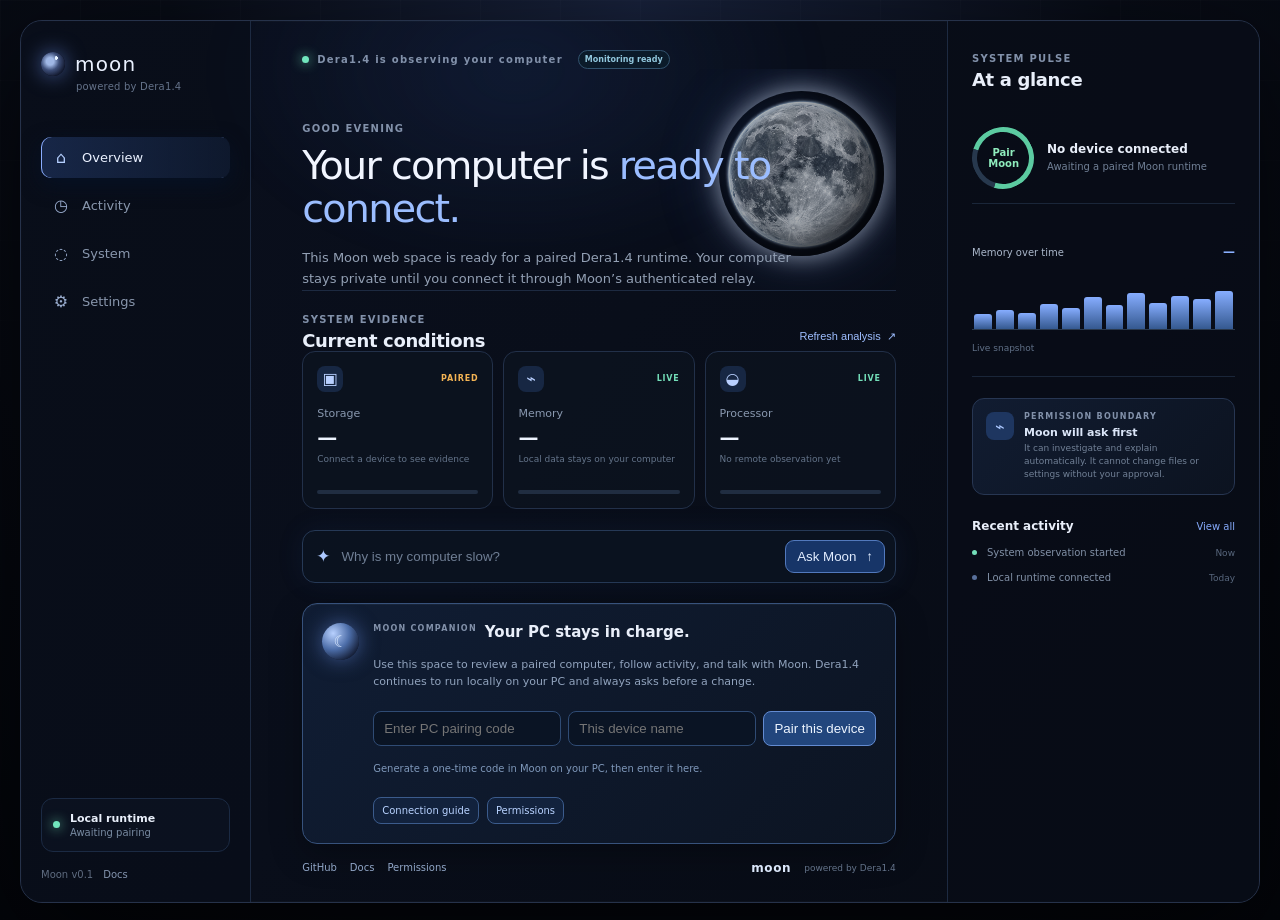
==== frontend/index.html @ 5a8f1fc3 "Normalize relay command responses" ====
<!doctype html>
<html lang="en">
  <head>
    <meta charset="utf-8" />
    <meta name="viewport" content="width=device-width, initial-scale=1" />
    <title>Moon — Powered by Dera1.4</title>
    <link rel="stylesheet" href="dashboard.css" />
  </head>
  <body>
    <main class="shell">
      <aside class="rail" aria-label="Primary navigation">
        <a class="brand" href="#overview"><span class="brand-moon"></span><span>moon</span></a>
        <span class="powered">powered by Dera1.4</span>
        <nav class="navigation">
          <a class="selected" href="#overview" aria-label="Overview"><i>⌂</i><span>Overview</span></a>
          <a href="#activity" aria-label="Activity"><i>◷</i><span>Activity</span></a>
          <a href="#system" aria-label="System"><i>◌</i><span>System</span></a>
          <a href="#settings" aria-label="Settings"><i>⚙</i><span>Settings</span></a>
        </nav>
        <section class="runtime-card">
          <span class="live-dot"></span>
          <div><b>Local runtime</b><small id="runtime-status">Connecting…</small></div>
        </section>
        <footer><span>Moon v0.1</span><a href="#docs">Docs</a></footer>
      </aside>

      <section class="workspace" id="overview">
        <header class="topbar">
          <div class="eyebrow"><span class="live-dot"></span><span>Dera1.4 is observing your computer</span><span class="monitor-badge" id="monitor-badge">Monitoring ready</span></div>
        </header>

        <section class="welcome">
          <div class="ambient-moon" aria-hidden="true"><span></span></div>
          <p class="kicker">GOOD <span id="day-part">EVENING</span></p>
          <h1>Your computer is <em id="system-state">being observed.</em></h1>
          <p class="welcome-copy" id="welcome-copy">Moon is collecting a current picture of your system so it can explain what matters.</p>
        </section>

        <section class="conversation" id="activity" aria-label="Moon system evidence">
          <div class="section-heading"><div><p class="kicker">SYSTEM EVIDENCE</p><h2>Current conditions</h2></div><button class="text-button" id="refresh-button">Refresh analysis <span>↗</span></button></div>
          <div class="evidence-grid" id="system">
            <button class="evidence-card storage" data-metric="storage"><span class="card-top"><span class="card-icon">▣</span><span class="severity" id="storage-label">CHECKING</span></span><span class="card-name">Storage</span><strong id="storage-value">—</strong><small id="storage-detail">Waiting for local runtime</small><span class="meter"><span id="storage-meter"></span></span></button>
            <button class="evidence-card" data-metric="memory"><span class="card-top"><span class="card-icon">⌁</span><span class="severity quiet">LIVE</span></span><span class="card-name">Memory</span><strong id="memory-value">—</strong><small id="memory-detail">Waiting for local runtime</small><span class="meter cool"><span id="memory-meter"></span></span></button>
            <button class="evidence-card" data-metric="cpu"><span class="card-top"><span class="card-icon">◒</span><span class="severity quiet">LIVE</span></span><span class="card-name">Processor</span><strong id="cpu-value">—</strong><small id="cpu-detail">Waiting for local runtime</small><span class="meter cool"><span id="cpu-meter"></span></span></button>
          </div>
        </section>

        <section class="ask-moon" id="ask-moon"><span class="ask-icon">✦</span><label for="moon-question">Ask Moon anything about your computer</label><input id="moon-question" placeholder="Why is my computer slow?" /><button id="ask-button">Ask Moon <span>↑</span></button></section>
        <section class="mobile-companion" aria-label="Moon mobile companion">
          <span class="mobile-companion-orb">☾</span>
          <div><p class="kicker">MOON COMPANION</p><h2>Your PC stays in charge.</h2><p>Use this space to review a paired computer, follow activity, and talk with Moon. Dera1.4 continues to run locally on your PC and always asks before a change.</p><form class="web-pairing-form" id="web-pairing-form"><input id="web-pairing-code" autocomplete="one-time-code" placeholder="Enter PC pairing code" /><input id="web-client-name" maxlength="80" placeholder="This device name" /><button type="submit">Pair this device</button></form><p class="web-pairing-status" id="web-pairing-status">Generate a one-time code in Moon on your PC, then enter it here.</p><div><a href="#docs">Connection guide</a><a href="#permissions">Permissions</a></div></div>
        </section>
        <footer class="app-footer"><a href="https://github.com/FushiguroZenin" target="_blank" rel="noreferrer">GitHub</a><a href="#docs">Docs</a><a href="#permissions">Permissions</a><span></span><b>moon</b><small>powered by Dera1.4</small></footer>
      </section>

      <section class="activity-page" id="activity-page" aria-label="Moon activity history">
        <header class="activity-top"><div><p class="kicker">LOCAL TASK HISTORY</p><h1>Activity</h1><p>Investigations and follow-ups saved on this computer.</p></div><button class="back-overview" id="back-overview">← Overview</button></header>
        <div class="activity-summary"><span class="live-dot"></span><p>Moon records what it observed, what it proposed, and what was verified. It does not treat a chat message as permission to change your computer.</p></div>
        <section class="task-list" id="task-list"><p class="empty-tasks">Loading local task history…</p></section>
      </section>

      <section class="system-page" id="system-page" aria-label="Live system evidence">
        <header class="activity-top"><div><p class="kicker">LIVE LOCAL SNAPSHOT</p><h1>System</h1><p id="system-updated">Connecting to Dera1.4…</p></div><button class="back-overview" id="system-back">← Overview</button></header>
        <div class="system-summary" id="system-summary"></div>
        <section class="system-grid">
          <article class="system-panel"><div class="panel-head"><div><p class="kicker">MEMORY CONSUMERS</p><h2>Largest processes</h2></div><button data-chat-question="Show me the largest memory consumers.">Investigate</button></div><div id="process-list" class="process-list"><p>Loading processes…</p></div></article>
          <article class="system-panel"><div class="panel-head"><div><p class="kicker">STORAGE EVIDENCE</p><h2>Large folders</h2></div><button data-chat-question="Show me the Downloads evidence.">Investigate</button></div><div id="folder-list" class="process-list"><p>Loading folders…</p></div></article>
          <article class="system-panel"><div class="panel-head"><div><p class="kicker">STARTUP</p><h2>Startup applications</h2></div><button data-chat-question="Why does my computer take so long to start?">Investigate</button></div><div id="startup-list" class="process-list"><p>Loading startup entries…</p></div></article>
          <article class="system-panel"><div class="panel-head"><div><p class="kicker">CONNECTION</p><h2>Network and uptime</h2></div></div><div id="connection-list" class="process-list"><p>Loading system state…</p></div></article>
        </section>
      </section>

      <section class="settings-page" id="settings-page" aria-label="Moon local settings">
        <header class="activity-top"><div><p class="kicker">LOCAL CONTROL PLANE</p><h1>Settings</h1><p>How Moon connects, observes, and protects this computer.</p></div><button class="back-overview" id="settings-back">← Overview</button></header>
        <section class="settings-grid" id="settings-grid"><p class="empty-tasks">Loading local settings…</p></section>
        <section class="monitoring-panel"><div><p class="kicker">LOCAL MONITORING</p><h2>Check for meaningful changes</h2><p id="monitor-description">Moon only checks when you ask it to. No background scheduler or notifications are enabled.</p></div><button id="monitor-check">Check now</button><div class="monitor-controls"><label><input type="checkbox" id="monitor-enabled" /> Enable while Moon is running</label><select id="monitor-interval" aria-label="Monitoring interval"><option value="5">Every 5 minutes</option><option value="15">Every 15 minutes</option><option value="30" selected>Every 30 minutes</option><option value="60">Every hour</option></select><button id="monitor-save">Save monitoring</button></div><div class="monitor-results" id="monitor-results">No manual check has run in this browser session.</div></section>
        <section class="pairing-panel"><div><p class="kicker">DEVICE PAIRING</p><h2>Connect a future Moon client</h2><p id="pairing-description">Generate a short-lived code on this computer. Pairing is local-only until secure outbound transport is enabled.</p></div><button id="pairing-create">Generate pairing code</button><div class="pairing-code" id="pairing-code">No active code</div><div class="pairing-form"><input id="pairing-client" placeholder="Client name, e.g. Moon Web" /><input id="pairing-input" placeholder="Enter pairing code" /><button id="pairing-complete">Complete pairing</button></div><div class="pairing-result" id="pairing-result">No clients paired in this browser session.</div></section>
        <section class="relay-panel"><div><p class="kicker">OUTBOUND RELAY</p><h2>Future paired web connection</h2><p id="relay-description">Disabled. Moon never opens an inbound port or exposes this computer publicly.</p></div><label class="relay-toggle"><input type="checkbox" id="relay-enabled" /> Enable outbound relay</label><input id="relay-url" placeholder="https://relay.example.com" /><button id="relay-save">Save relay settings</button><div class="relay-result" id="relay-result">A relay service has not been configured.</div><div class="relay-sessions" id="relay-sessions">No web browsers are paired.</div></section>
      </section>

      <section class="public-page" id="docs-page" aria-label="Moon documentation">
        <header class="public-hero"><p class="kicker">MOON DOCUMENTATION</p><h1>A local agent that explains before it acts.</h1><p>Moon combines Dera1.4’s deterministic computer tools with a local language model. It observes, investigates, proposes, asks, and verifies.</p><button class="back-overview public-back">← Back to Moon</button></header>
        <div class="public-grid"><article><h2>Get connected</h2><p>Start Moon’s local runtime, then open the Moon address in your browser. The dashboard talks to Dera1.4 on the same computer.</p><code>python run_api.py</code></article><article><h2>Install locally</h2><p>Moon installs as a local Windows runtime. Diagnostics work immediately; local AI is an optional setup choice.</p></article><article><h2>Local AI with Ollama</h2><p>Choose <b>Enable local AI</b> during setup for more natural conversation and clearer evidence explanations. Moon detects Ollama, guides the installation, and then downloads its recommended private model only after you confirm.</p><p>The model remains on the PC. It needs several GB of disk space and uses additional RAM while active, so diagnostics-only mode is a good lighter option.</p></article><article><h2>What Moon can do</h2><ul><li>Read system status and investigate performance</li><li>Inspect Downloads and large folders</li><li>Review startup applications and crash evidence</li><li>Monitor meaningful local changes</li><li>Give safe manual guidance for sensitive tasks</li></ul></article><article><h2>Using Moon</h2><ol><li>Ask a plain-language question.</li><li>Review the evidence behind its answer.</li><li>Follow a recommendation or ask a follow-up.</li><li>For sensitive work, follow Moon’s recommended manual steps.</li></ol></article><article><h2>Local connection guide</h2><p>The current Moon interface is local. Future web access will pair with the local runtime through an outbound relay, so a computer is never directly exposed to the public internet.</p></article><article><h2>Known limits</h2><p>Moon only supports its listed safe investigations. Results reflect the available local evidence, not a guaranteed root cause. It does not silently repair, delete, replace, or alter files.</p></article></div>
      </section>

      <section class="public-page" id="permissions-page" aria-label="Moon permissions">
        <header class="public-hero permission-hero"><p class="kicker">PERMISSIONS AND CONTROL</p><h1>You stay in control of every computer change.</h1><p>Moon can observe and explain automatically. It cannot alter files, settings, or applications simply because a user asked in chat.</p><button class="back-overview public-back permission-back">← Back to Moon</button></header>
        <div class="permission-flow"><span>Observe</span><i>→</i><span>Investigate</span><i>→</i><span>Propose</span><i>→</i><b>Approve</b><i>→</i><b>Execute</b><i>→</i><span>Verify</span></div>
        <div class="public-grid permissions-grid"><article><h2>What Moon may do automatically</h2><p>Moon and Dera1.4 may collect read-only system evidence: performance values, storage use, process information, startup entries, event-log evidence, and folder sizes inside its allowed scope.</p></article><article><h2>What always needs permission</h2><p>Moves and copies require a specific proposal, an existing destination, a dry-run preview, explicit approval, and a separate execution action. Each operation is verified afterward.</p></article><article><h2>What Moon does not do</h2><p>Moon does not silently delete, overwrite, replace, close applications, alter settings, or execute unapproved commands. Those capabilities are not part of the current product flow.</p></article><article><h2>How Dera1.4 protects the boundary</h2><p>Dera1.4 chooses the allowed tool, validates paths and destinations, records proposal state, and verifies the result. The language model explains evidence but cannot bypass these controls.</p></article><article class="wide"><h2>What granting access means</h2><p>Allowing Moon to run locally gives Dera1.4 visibility into the information needed for the investigation you request, such as system state, selected folders, or Windows event logs. A future paired web connection would route requests to this local runtime; it would not give a website unrestricted access to a computer. Only grant access on a computer you trust, review every proposal, and keep the local runtime and model environment secure.</p></article></div>
      </section>

      <aside class="insights" aria-label="System insights">
        <header><p class="kicker">SYSTEM PULSE</p><h2>At a glance</h2></header>
        <article class="pulse-card"><div class="pulse-ring" id="health-ring"><span id="health-score">—</span></div><div><b id="health-title">System status</b><small id="health-detail">Awaiting a live snapshot</small></div></article>
        <section class="timeline"><div class="timeline-head"><span>Memory over time</span><strong id="memory-quick">—</strong></div><div class="sparkline" aria-hidden="true"><i></i><i></i><i></i><i></i><i></i><i></i><i></i><i></i><i></i><i></i><i></i><i></i></div><small>Live snapshot</small></section>
        <section class="permission" id="findings"><div class="permission-icon">⌁</div><div><p class="kicker">PERMISSION BOUNDARY</p><b>Moon will ask first</b><small>It can investigate and explain automatically. It cannot change files or settings without your approval.</small></div></section>
        <section class="recent"><div class="recent-head"><b>Recent activity</b><a href="#activity">View all</a></div><p><span class="tiny-dot"></span>System observation started <time>Now</time></p><p><span class="tiny-dot dim"></span>Local runtime connected <time>Today</time></p></section>
      </aside>
    </main>

    <dialog class="detail-modal" id="metric-modal" aria-labelledby="modal-title">
      <button class="modal-close" id="modal-close" aria-label="Close details">×</button>
      <p class="kicker" id="modal-kicker">LIVE SYSTEM EVIDENCE</p>
      <h2 id="modal-title">Storage</h2>
      <p class="modal-lead" id="modal-lead"></p>
      <div class="modal-stat" id="modal-stat"></div>
      <section class="modal-section"><p class="kicker">WHAT MOON CAN CONFIRM</p><p id="modal-evidence"></p></section>
      <section class="modal-section recommendation"><p class="kicker">RECOMMENDED NEXT STEP</p><p id="modal-recommendation"></p></section>
      <p class="modal-boundary">Moon has not made any changes. Any action that changes your computer requires your approval.</p>
    </dialog>

    <dialog class="chat-modal" id="chat-modal" aria-labelledby="chat-title">
      <header class="chat-header"><div class="chat-identity"><span class="message-orb">☾</span><div><b id="chat-title">Moon</b><small><span class="live-dot"></span> Local conversation</small></div></div><div class="chat-controls"><button id="minimize-chat" aria-label="Minimize chat">—</button><button id="close-chat" aria-label="Close and end conversation">×</button></div></header>
      <div class="chat-thread" id="chat-thread" aria-live="polite"></div>
      <form class="chat-composer" id="chat-form"><label class="sr-only" for="chat-question">Ask Moon</label><input id="chat-question" autocomplete="off" placeholder="Ask a follow-up…" /><button type="submit">Send <span>↑</span></button></form>
    </dialog>

    <dialog class="proposal-modal" id="proposal-modal" aria-labelledby="proposal-title">
      <button class="modal-close" id="proposal-close" aria-label="Close proposal">×</button>
      <p class="kicker">CONTROLLED MOVE</p><h2 id="proposal-title">Review proposal</h2><p class="modal-lead" id="proposal-description"></p>
      <div class="proposal-state" id="proposal-state">Proposed</div>
      <label class="proposal-label" for="proposal-action">Action</label><select id="proposal-action"><option value="move">Move — frees space at the source</option><option value="copy">Copy — keeps the original</option></select>
      <label class="proposal-label" for="proposal-destination">Destination folder</label><input id="proposal-destination" placeholder="C:\Users\YourName\Documents\Archived Downloads" />
      <p class="proposal-result" id="proposal-result">Choose an existing folder, then run a dry preview. No files will move during preview.</p>
      <div class="proposal-actions"><button id="proposal-preview">Preview move</button><button id="proposal-approve" disabled>Approve move</button><button id="proposal-execute" disabled>Execute and verify</button></div>
      <p class="modal-boundary">Approval and execution are separate. Moon will not copy or move anything until you explicitly approve, then explicitly execute this exact proposal.</p>
    </dialog>

    <script src="moon-web-config.js"></script>
    <script src="moon-client.js"></script>
    <script>
      const byId = (id) => document.getElementById(id);
      const webConfig = window.MOON_WEB_CONFIG || { mode: 'local' };
      const pairedWebShell = webConfig.mode === 'paired-web' && !window.moonClient.baseUrl;
      document.documentElement.classList.toggle('paired-web-shell', pairedWebShell);
      const setText = (id, value) => byId(id).textContent = value;
      const pct = (value) => Number.isFinite(Number(value)) ? `${Math.round(Number(value))}%` : '—';
      const setMeter = (id, value) => byId(id).style.width = `${Math.min(100, Math.max(0, Number(value) || 0))}%`;
      function timeOfDay() { const h = new Date().getHours(); return h < 12 ? 'MORNING' : h < 18 ? 'AFTERNOON' : 'EVENING'; }
      setText('day-part', timeOfDay());
      async function pairThisBrowser(event) {
        event.preventDefault();
        const status = byId('web-pairing-status');
        const code = byId('web-pairing-code').value.trim();
        const clientName = byId('web-client-name').value.trim() || 'Moon web';
        if (!webConfig.relayBaseUrl) { status.textContent = 'Moon web pairing will be available when the production relay URL is configured.'; return; }
        if (!code) { status.textContent = 'Enter the one-time code from Moon on your PC.'; return; }
        try {
          const response = await window.moonClient.nativeFetch(`${webConfig.relayBaseUrl.replace(/\/$/, '')}/v1/browser-pairing/complete`, {method:'POST',headers:{'Content-Type':'application/json'},body:JSON.stringify({code,client_name:clientName})});
          const result = await response.json();
          if (!response.ok) throw new Error(result.detail || 'Pairing could not be completed.');
          sessionStorage.setItem('moon_browser_session', result.browser_session);
          sessionStorage.setItem('moon_paired_device', result.device_id);
          status.textContent = `Paired with ${result.device_id}. This browser can now request read-only evidence from your Moon PC.`;
          byId('web-pairing-form').reset();
          refreshStatus();
        } catch (error) { status.textContent = error.message || 'Pairing could not be completed.'; }
      }
      byId('web-pairing-form').addEventListener('submit', pairThisBrowser);
      let latestStatus = null;
      let activeTaskId = null;
      let selectedProposal = null;
      let awaitingCrashApplication = false;
      let remoteStatusLoading = false;
      function renderSnapshot(s) {
        latestStatus = s; const cpu = s.cpu || {}, memory = s.memory || {}, storage = s.storage || {};
        const storageUsed = Number(storage.usage_percent), memoryUsed = Number(memory.usage_percent), cpuUsed = Number(cpu.usage_percent), free = Number(storage.free_gb);
        setText('cpu-value', pct(cpuUsed)); setText('memory-value', pct(memoryUsed)); setText('storage-value', pct(storageUsed));
        setText('cpu-detail', `${cpu.logical_cores || '—'} logical cores`); setText('memory-detail', Number.isFinite(memory.available_gb) ? `${memory.available_gb.toFixed(1)} GB available` : 'Live observation'); setText('storage-detail', Number.isFinite(free) ? `${free.toFixed(1)} GB available` : 'Live observation');
        setMeter('cpu-meter', cpuUsed); setMeter('memory-meter', memoryUsed); setMeter('storage-meter', storageUsed);
        const needsAttention = storageUsed >= 90 || memoryUsed >= 85;
        setText('health-score', needsAttention ? 'Needs\nreview' : 'Healthy'); setText('health-title', needsAttention ? 'Needs attention' : 'Looking good'); setText('health-detail', needsAttention ? 'Moon found conditions to review.' : 'No urgent issues in this snapshot.');
        byId('health-ring').classList.toggle('warning', needsAttention); setText('system-state', needsAttention ? 'asking for attention.' : 'awake.');
        setText('storage-label', storageUsed >= 90 ? 'ATTENTION' : 'HEALTHY'); byId('storage-label').classList.toggle('quiet', storageUsed < 90);
        setText('welcome-copy', needsAttention ? 'Moon found a condition worth your attention. Review the evidence, then decide what should happen next.' : 'Moon is quietly observing your system and will explain the details when something needs your attention.');
      }
      async function pairedReadOnly(commandType, payload = {}) {
        const relay = webConfig.relayBaseUrl?.replace(/\/$/, ''); const session = sessionStorage.getItem('moon_browser_session');
        if (!relay || !session) throw new Error('Pair this browser with Moon on your PC before requesting live evidence.');
        const headers = {'Content-Type':'application/json','Authorization':`Bearer ${session}`};
        const queued = await window.moonClient.nativeFetch(`${relay}/v1/browser/commands`, {method:'POST',headers,body:JSON.stringify({command_type:commandType,payload})});
        const command = await queued.json(); if (!queued.ok) throw new Error(command.detail || 'Moon could not queue the read-only request.');
        for (let attempt = 0; attempt < 20; attempt += 1) {
          await new Promise((resolve) => setTimeout(resolve, 1500));
          const response = await window.moonClient.nativeFetch(`${relay}/v1/browser/commands/${command.command_id}`, {headers:{Authorization:`Bearer ${session}`}});
          const result = await response.json(); if (!response.ok) throw new Error(result.detail || 'Moon could not retrieve the request result.');
          if (result.state === 'completed') return result.result?.result || result.result || result;
        }
        throw new Error('Moon is waiting for the paired PC to check in. Keep Dera1.4 running and try again.');
      }
      async function refreshStatus() {
        if (pairedWebShell) {
          const session = sessionStorage.getItem('moon_browser_session');
          if (session && webConfig.relayBaseUrl && !remoteStatusLoading) {
            remoteStatusLoading = true; setText('runtime-status', 'Requesting evidence');
            try {
              const result = await pairedReadOnly('system_status');
              if (!result.snapshot) throw new Error('The paired PC returned no system snapshot.');
              renderSnapshot(result.snapshot); setText('runtime-status', 'Paired and connected'); document.documentElement.classList.add('paired-device-connected');
              return;
            } catch (error) { setText('runtime-status', 'Paired PC unavailable'); setText('health-detail', error.message); }
            finally { remoteStatusLoading = false; }
            return;
          }
          setText('runtime-status', 'Awaiting pairing');
          setText('system-state', 'ready to connect.');
          setText('welcome-copy', 'This Moon web space is ready for a paired Dera1.4 runtime. Your computer stays private until you connect it through Moon’s authenticated relay.');
          setText('health-score', 'Pair\nMoon');
          setText('health-title', 'No device connected');
          setText('health-detail', webConfig.connectionLabel || 'Awaiting a paired Moon runtime');
          setText('storage-label', 'PAIRED');
          setText('storage-value', '—'); setText('memory-value', '—'); setText('cpu-value', '—');
          setText('storage-detail', 'Connect a device to see evidence'); setText('memory-detail', 'Local data stays on your computer'); setText('cpu-detail', 'No remote observation yet');
          return;
        }
        setText('runtime-status', 'Observing');
        try {
          const res = await fetch('/status'); if (!res.ok) throw new Error(); const s = await res.json();
          renderSnapshot(s);
          setText('runtime-status', 'Connected');
        } catch (_) { setText('runtime-status', 'Offline'); }
      }
      byId('refresh-button').addEventListener('click', refreshStatus);
      function number(value, digits = 1) { return Number.isFinite(Number(value)) ? Number(value).toFixed(digits) : 'an unavailable amount'; }
      function explainFinding(finding) {
        const evidence = finding.evidence || {};
        if (finding.code === 'cpu.normal') return `Moon measured CPU use at ${number(evidence.usage_percent)}%. The processor was not heavily occupied in this snapshot, so this reading does not point to CPU pressure as the cause of slowness.`;
        if (finding.code === 'memory.high') return `Memory use was ${number(evidence.usage_percent)}%, with ${number(evidence.available_gb)} GB available. This can make switching between applications less responsive, but this snapshot alone does not identify which application is responsible.`;
        if (finding.code === 'memory.normal') return `Memory use was ${number(evidence.usage_percent)}%, with ${number(evidence.available_gb)} GB available. This reading is within Moon’s normal range for the current snapshot.`;
        if (finding.code === 'storage.low_space') return `The system drive was ${number(evidence.usage_percent)}% full, with ${number(evidence.free_gb)} GB free. Low free space can affect updates, temporary files, and general system breathing room.`;
        if (finding.code === 'process.largest_memory') return `${evidence.name || 'A process'} was the largest measured memory consumer at ${number(evidence.memory_mb)} MB. This identifies a current observation; it does not mean the process is faulty.`;
        if (finding.code === 'storage.largest_user_directory') { const dirs = evidence.directories || []; return dirs.length ? `Moon found these large user-accessible locations: ${dirs.slice(0,3).map((dir) => `${dir.path} (${number(dir.size_gb)} GB)`).join(', ')}. Moon has only inspected their sizes.` : 'Moon found large user-accessible directories, but the exact directory list was not included in this response.'; }
        return finding.title ? `${finding.title}. ${finding.recommendation || 'Moon recorded this as evidence in the latest investigation.'}` : 'Moon recorded this evidence in the latest investigation.';
      }
      function detailsFor(findings) { return findings.length ? findings.map(explainFinding).join(' ') : 'Moon collected the current system snapshot. No additional diagnostic finding was returned for this request.'; }
      function addMessage(kind, text, findings = [], details = '', nextStep = '') {
        const card = document.createElement('article'); card.className = kind === 'user' ? 'user-message' : 'moon-message';
        const mark = document.createElement('div'); mark.className = kind === 'user' ? 'user-orb' : 'message-orb'; mark.textContent = kind === 'user' ? 'You' : '☾';
        const body = document.createElement('div'); const copy = document.createElement('p'); copy.textContent = text; body.append(copy);
        if (findings.length || details || nextStep) { const evidence = document.createElement('div'); evidence.className = 'message-evidence'; findings.slice(0, 3).forEach((finding) => { const item = document.createElement('button'); item.type = 'button'; item.textContent = finding.title || finding.code || 'Evidence'; item.addEventListener('click', () => addMessage('moon', explainFinding(finding))); evidence.append(item); }); if (details) { const item = document.createElement('button'); item.type = 'button'; item.textContent = 'Details'; item.addEventListener('click', () => addMessage('moon', details)); evidence.append(item); } if (nextStep) { const item = document.createElement('button'); item.type = 'button'; item.textContent = 'Recommended next step'; item.addEventListener('click', () => addMessage('moon', nextStep)); evidence.append(item); } body.append(evidence); }
        card.append(mark, body); byId('chat-thread').append(card); card.scrollIntoView({ behavior: 'smooth', block: 'nearest' });
      }
      function summarizeReply(payload) {
        const result = payload.result || {}; const task = result.task || {}; const findings = task.findings || [];
        if (payload.conversation) { const reply = payload.conversation; const evidence = reply.evidence || findings; return { text: reply.reply, findings: evidence, details: detailsFor(evidence), next: `${reply.next_step || ''} Moon needs your explicit permission before it can carry out any change.`.trim() }; }
        if (result.explanation) { const explanation = result.explanation; const evidence = explanation.evidence || findings; return { text: explanation.interpretation || 'Moon prepared an evidence-backed explanation.', findings: evidence, details: detailsFor(evidence), next: `${explanation.next_step || 'Ask Moon for more detail about any finding.'} Moon needs your explicit permission before it can carry out any change.` }; }
        if (result.data && result.findings) { return { text: 'Moon inspected startup applications using a read-only local check.', findings: result.findings, details: detailsFor(result.findings), next: 'Review startup entries before changing anything. Moon can prepare a review-only proposal, but it needs your explicit permission before it can carry out any change.' }; }
        if (task.result?.summary) return { text: task.result.summary, findings, details: detailsFor(findings), next: `${task.result.recommended_next_step || 'No change is recommended from this snapshot.'} Moon needs your explicit permission before it can carry out any change.` };
        if (result.snapshot) { const s=result.snapshot, cpu=s.cpu||{}, memory=s.memory||{}, storage=s.storage||{}; return { text:'I captured a current local system snapshot.', findings:[], details:`CPU use is ${number(cpu.usage_percent)}%. Memory use is ${number(memory.usage_percent)}% with ${number(memory.available_gb)} GB available. System storage is ${number(storage.usage_percent)}% used with ${number(storage.free_gb)} GB free.`, next:'Ask Moon to investigate a specific concern, such as slowness or Downloads. Moon will gather more evidence before suggesting any action.' }; }
        if (result.inspection) return { text: 'I inspected Downloads. The evidence is ready for review; I have not moved or removed anything.', findings: [], details:'Moon inspected user-accessible folder sizes only. It did not open, delete, move, or change any files.', next:'Review the discovered folders. If you want to free space, Moon can prepare a move proposal for your review and permission.' };
        if (result.proposals) return { text: `I prepared ${result.proposals.length} move proposal${result.proposals.length === 1 ? '' : 's'} for review. They are not approved and cannot execute from this screen.`, findings: [], details:'Each proposal is a suggested move only. Moon has not changed any files.', next:'Choose whether you want to review a proposal. Moon needs your explicit approval and a destination before a move can be considered.' };
        return { text: result.message || 'I completed the allowed read-only check.', findings: [], details:'Moon did not perform an action outside its current safe task allow-list.', next:'Ask for a supported read-only investigation, or ask Moon to explain what it can do.' };
      }
      function openProposal(proposal) { selectedProposal = proposal; setText('proposal-title', `Review ${proposal.path.split('\\').pop()}`); setText('proposal-description', proposal.reason || 'Moon prepared this proposal from current storage evidence.'); setText('proposal-state', 'Proposed'); setText('proposal-result', 'Choose Move or Copy, select an existing folder, then run a dry preview. No files will change during preview.'); byId('proposal-action').value = 'move'; byId('proposal-destination').value = ''; byId('proposal-approve').disabled = true; byId('proposal-execute').disabled = true; byId('proposal-modal').showModal(); }
      function addProposalCards(proposals) {
        const container = document.createElement('section'); container.className = 'proposal-cards';
        proposals.slice(0, 3).forEach((proposal) => { const card = document.createElement('article'); card.className = 'proposal-card'; const title = document.createElement('b'); title.textContent = proposal.path ? `Move ${proposal.path.split('\\').pop()}` : 'Move proposal'; const detail = document.createElement('small'); const size = Number(proposal.reclaimable_gb); detail.textContent = `Estimated effect: ${Number.isFinite(size) ? size.toFixed(2) + ' GB' : 'size unavailable'}. No files have been moved.`; const button = document.createElement('button'); button.type = 'button'; button.textContent = 'Review permission'; button.addEventListener('click', () => openProposal(proposal)); card.append(title, detail, button); container.append(card); }); byId('chat-thread').append(container); }
      function openChat() { const chat = byId('chat-modal'); chat.classList.remove('minimized'); if (!chat.open) chat.showModal(); byId('chat-question').focus(); }
      async function pairedQuestion(request) {
        const relay = webConfig.relayBaseUrl?.replace(/\/$/, ''); const session = sessionStorage.getItem('moon_browser_session');
        if (!relay || !session) throw new Error('Pair this browser with Moon on your PC before starting a conversation.');
        const headers = {'Content-Type':'application/json','Authorization':`Bearer ${session}`};
        const queued = await window.moonClient.nativeFetch(`${relay}/v1/browser/questions`, {method:'POST',headers,body:JSON.stringify({request})});
        const command = await queued.json(); if (!queued.ok) throw new Error(command.detail || 'Moon could not queue that question.');
        if (command.intent === 'unknown') return {result:{message:command.message}};
        for (let attempt = 0; attempt < 20; attempt += 1) {
          await new Promise((resolve) => setTimeout(resolve, 1500));
          const response = await window.moonClient.nativeFetch(`${relay}/v1/browser/commands/${command.command_id}`, {headers:{Authorization:`Bearer ${session}`}});
          const result = await response.json(); if (!response.ok) throw new Error(result.detail || 'Moon could not retrieve the answer.');
          if (result.state === 'completed') { const payload=result.result?.result || result.result || result; return {result:payload, conversation:result.result?.conversation || payload.conversation}; }
        }
        throw new Error('Moon is waiting for the paired PC to check in. Keep Dera1.4 running and try again.');
      }
      async function sendQuestion(source = 'chat-question') {
        const input = byId(source); let request = input.value.trim(); if (!request) return;
        const shownRequest = request; if (awaitingCrashApplication) request = `${request} keeps crashing`;
        openChat(); addMessage('user', shownRequest); input.value = '';
        const pending = document.createElement('article'); pending.className = 'moon-message pending'; pending.innerHTML = '<div class="message-orb">☾</div><div><p>Moon is investigating with Dera1.4…</p></div>'; byId('chat-thread').append(pending);
        try {
          if (pairedWebShell) {
            const payload = await pairedQuestion(request); pending.remove();
            awaitingCrashApplication = Boolean(payload.result?.needs_application_name);
            const reply = summarizeReply(payload); addMessage('moon', reply.text, reply.findings, reply.details, reply.next); return;
          }
          const url = activeTaskId ? `/tasks/${activeTaskId}/follow-up` : '/ask';
          const response = await fetch(url, { method:'POST', headers:{'Content-Type':'application/json'}, body:JSON.stringify({request}) }); const payload = await response.json(); pending.remove();
          if (!response.ok) throw new Error(payload.detail || 'Moon could not complete that request.');
          awaitingCrashApplication = Boolean(payload.result?.needs_application_name); activeTaskId = payload.task_id || payload.result?.task?.id || activeTaskId;
          const reply = summarizeReply(payload); addMessage('moon', reply.text, reply.findings, reply.details, reply.next); if (payload.result?.proposals) addProposalCards(payload.result.proposals);
        } catch (error) { pending.remove(); addMessage('moon', error.message || 'Moon could not reach the local runtime.'); }
      }
      byId('ask-button').addEventListener('click', () => sendQuestion('moon-question')); byId('moon-question').addEventListener('keydown', (event) => { if (event.key === 'Enter') sendQuestion('moon-question'); });
      byId('chat-form').addEventListener('submit', (event) => { event.preventDefault(); sendQuestion(); });
      byId('minimize-chat').addEventListener('click', (event) => { event.stopPropagation(); byId('chat-modal').classList.add('minimized'); });
      byId('chat-modal').addEventListener('click', () => { if (byId('chat-modal').classList.contains('minimized')) { byId('chat-modal').classList.remove('minimized'); byId('chat-question').focus(); } });
      function endConversation() { const chat = byId('chat-modal'); chat.close(); chat.classList.remove('minimized'); byId('chat-thread').replaceChildren(); activeTaskId = null; awaitingCrashApplication = false; }
      byId('close-chat').addEventListener('click', endConversation);
      byId('chat-modal').addEventListener('cancel', (event) => { event.preventDefault(); endConversation(); });
      async function proposalRequest(path, body) { const response = await fetch(`/proposals/${selectedProposal.id}/${path}`, { method:'POST', headers:{'Content-Type':'application/json'}, body: body ? JSON.stringify(body) : undefined }); const payload = await response.json(); if (!response.ok) throw new Error(payload.detail || 'Moon could not complete this proposal step.'); return payload; }
      function selectedAction() { return byId('proposal-action').value; }
      function proposalPath(step) { return selectedAction() === 'copy' ? `copy/${step}` : step; }
      byId('proposal-action').addEventListener('change', () => { setText('proposal-state', 'Proposed'); setText('proposal-result', selectedAction() === 'copy' ? 'Copy keeps the original in place. Run a dry preview before approving it.' : 'Move changes the item location only after preview, approval, and execution.'); byId('proposal-approve').disabled = true; byId('proposal-execute').disabled = true; });
      byId('proposal-preview').addEventListener('click', async () => { const destination = byId('proposal-destination').value.trim(); const action = selectedAction(); if (!destination) { setText('proposal-result', `Enter an existing destination folder before previewing this ${action}.`); return; } try { const preview = await proposalRequest(proposalPath('preview'), {destination}); setText('proposal-state', 'Previewed'); setText('proposal-result', `Validated dry run: ${preview.source} would ${action} to ${preview.destination}. No files were ${action === 'copy' ? 'copied' : 'moved'}.`); byId('proposal-approve').disabled = false; } catch (error) { setText('proposal-result', error.message); } });
      byId('proposal-approve').addEventListener('click', async () => { const destination = byId('proposal-destination').value.trim(); const action = selectedAction(); try { const approved = await proposalRequest(proposalPath('approve'), {destination, confirmed:true}); setText('proposal-state', 'Approved'); setText('proposal-result', `${approved.message} Review the destination once more, then use Execute and verify if you want to carry out this ${action}.`); byId('proposal-execute').disabled = false; } catch (error) { setText('proposal-result', error.message); } });
      byId('proposal-execute').addEventListener('click', async () => { const action = selectedAction(); try { const executed = await proposalRequest(proposalPath('execute')); setText('proposal-state', 'Executed and verified'); setText('proposal-result', action === 'copy' ? `Moon verified the copy at ${executed.result.destination}. The original remains at the source.` : `Moon verified the move to ${executed.result.destination}. Reported free-space change: ${executed.result.free_space_change_gb} GB.`); byId('proposal-execute').disabled = true; } catch (error) { setText('proposal-result', error.message); } });
      byId('proposal-close').addEventListener('click', () => byId('proposal-modal').close());
      function readableTime(value) { const date = new Date(value); return Number.isNaN(date.valueOf()) ? 'Saved locally' : date.toLocaleString([], {dateStyle:'medium', timeStyle:'short'}); }
      async function reopenTask(id) { try { const response = await fetch(`/tasks/${id}`); const task = await response.json(); if (!response.ok) throw new Error(task.detail || 'Task could not be opened.'); activeTaskId = task.id; openChat(); byId('chat-thread').replaceChildren(); addMessage('moon', `I reopened this saved investigation: ${task.objective}. ${task.result?.summary || 'The recorded evidence is available below.'}`, task.findings || [], detailsFor(task.findings || []), `${task.result?.recommended_next_step || 'Ask a follow-up to continue this task.'} Moon needs your explicit permission before it can carry out any change.`); (task.activity || []).forEach((event) => addMessage('moon', `Follow-up recorded: ${event.payload?.request || event.kind}.`)); } catch (error) { addMessage('moon', error.message || 'Moon could not open that task.'); } }
      async function loadActivity() { const list = byId('task-list'); try { const [taskResponse,eventResponse] = await Promise.all([fetch('/tasks'),fetch('/monitor/events')]); const data = await taskResponse.json(); const monitor = await eventResponse.json(); if (!taskResponse.ok) throw new Error(); list.replaceChildren(); const tasks=data.tasks || [], events=monitor.events || []; if (!tasks.length && !events.length) { list.innerHTML = '<p class="empty-tasks">No saved investigations or monitoring findings yet.</p>'; return; } events.forEach((event) => { const row=document.createElement('article'); row.className='task-row monitor-event'; const state=document.createElement('span'); state.className='task-state monitoring'; const detail=document.createElement('div'); const title=document.createElement('b'); title.textContent='Monitoring finding'; const meta=document.createElement('small'); meta.textContent=`${event.findings.map((finding)=>finding.message).join(' ')} · ${readableTime(event.created_at)}`; detail.append(title,meta); row.append(state,detail); list.append(row); }); tasks.forEach((task) => { const row = document.createElement('article'); row.className = 'task-row'; const state = document.createElement('span'); state.className = `task-state ${task.state || ''}`; const detail = document.createElement('div'); const title = document.createElement('b'); title.textContent = task.objective; const meta = document.createElement('small'); meta.textContent = `${task.state || 'saved'} · ${readableTime(task.created_at)}`; detail.append(title, meta); const open = document.createElement('button'); open.type = 'button'; open.textContent = 'Open task'; open.addEventListener('click', () => reopenTask(task.id)); row.append(state, detail, open); list.append(row); }); } catch (_) { list.innerHTML = '<p class="empty-tasks">Moon could not load local activity. Check that the local runtime is running.</p>'; } }
      const overviewNav = document.querySelector('.navigation a[href="#overview"]'); const activityNav = document.querySelector('.navigation a[href="#activity"]'); const systemNav = document.querySelector('.navigation a[href="#system"]'); const settingsNav = document.querySelector('.navigation a[href="#settings"]');
      function setNav(selected) { [overviewNav, activityNav, systemNav, settingsNav].forEach((item) => item.classList.toggle('selected', item === selected)); }
      function showOverview(updateHistory = true) { document.querySelector('.shell').classList.remove('show-activity', 'show-system', 'show-settings', 'show-public'); document.querySelectorAll('.public-page').forEach((page) => page.classList.remove('active')); setNav(overviewNav); if (updateHistory && ['#docs', '#permissions'].includes(window.location.hash)) history.pushState({moonPage:'overview'}, '', '#overview'); }
      function showPublic(id, updateHistory = true) { document.querySelector('.shell').classList.remove('show-activity', 'show-system', 'show-settings'); document.querySelector('.shell').classList.add('show-public'); document.querySelectorAll('.public-page').forEach((page) => page.classList.toggle('active', page.id === id)); [overviewNav, activityNav, systemNav, settingsNav].forEach((item) => item.classList.remove('selected')); if (updateHistory) history.pushState({moonPage:id}, '', id === 'docs-page' ? '#docs' : '#permissions'); }
      function routePublicHash() { if (window.location.hash === '#docs') showPublic('docs-page', false); else if (window.location.hash === '#permissions') showPublic('permissions-page', false); else showOverview(false); }
      function showActivity() { document.querySelector('.shell').classList.remove('show-system', 'show-settings', 'show-public'); document.querySelector('.shell').classList.add('show-activity'); setNav(activityNav); loadActivity(); }
      function insertRows(id, rows) { const target = byId(id); target.replaceChildren(); if (!rows.length) { target.innerHTML = '<p>No current evidence was returned.</p>'; return; } rows.slice(0, 6).forEach((row) => { const item=document.createElement('div'); item.className='process-row'; const content=document.createElement('div'); const title=document.createElement('b'); title.textContent=row.title; const detail=document.createElement('small'); detail.textContent=row.detail; content.append(title,detail); const value=document.createElement('span'); value.textContent=row.value || ''; item.append(content,value); target.append(item); }); }
      async function loadSystem() { try { const [statusResponse, downloadsResponse, startupResponse] = await Promise.all([fetch('/status'), fetch('/downloads/inspection'), fetch('/system/startup')]); const status = await statusResponse.json(); const downloads = await downloadsResponse.json(); const startup = await startupResponse.json(); if (!statusResponse.ok) throw new Error(); const cpu=status.cpu||{}, memory=status.memory||{}, storage=status.storage||{}, network=status.network||{}; byId('system-summary').innerHTML=`<article><small>CPU</small><strong>${pct(cpu.usage_percent)}</strong></article><article><small>Memory</small><strong>${pct(memory.usage_percent)}</strong></article><article><small>Storage</small><strong>${pct(storage.usage_percent)}</strong></article><article><small>Available space</small><strong>${Number.isFinite(storage.free_gb)?storage.free_gb.toFixed(1)+' GB':'—'}</strong></article>`; setText('system-updated', 'Live snapshot updated just now.'); insertRows('process-list',(status.top_processes||[]).map((p)=>({title:p.name||'Unknown process',detail:`PID ${p.pid || '—'} · ${p.state || 'state unavailable'}`,value:Number.isFinite(p.memory_mb)?p.memory_mb.toFixed(0)+' MB':''}))); const folders=downloads.largest_subfolders||downloads.directories||[]; insertRows('folder-list',folders.map((f)=>({title:f.name||f.path||'Folder',detail:f.path||'User-accessible folder',value:Number.isFinite(f.size_gb)?f.size_gb.toFixed(2)+' GB':''}))); const startupEntries=startup.data?.startup_entries||startup.data?.entries||startup.data?.items||[]; insertRows('startup-list',startupEntries.map((entry)=>({title:entry.name||entry.entry||'Startup entry',detail:entry.location||entry.command||'Startup entry',value:''}))); const uptime = Number(status.uptime_seconds); const hours=Number.isFinite(uptime)?Math.floor(uptime/3600):null; byId('connection-list').innerHTML=`<p class="system-detail">Network: ${network.is_connected ? 'Connected' : 'Offline'}.</p><p class="system-detail">Uptime: ${hours === null ? 'unavailable' : `${hours} hour${hours === 1 ? '' : 's'}`}.</p><p class="system-detail">Moon only reports the current snapshot here. Use Investigate for a task with saved evidence.</p>`; } catch (_) { setText('system-updated','Moon could not load this local snapshot. Check that the local runtime is running.'); } }
      function showSystem() { document.querySelector('.shell').classList.remove('show-activity', 'show-settings', 'show-public'); document.querySelector('.shell').classList.add('show-system'); setNav(systemNav); loadSystem(); }
      async function loadSettings() { const grid=byId('settings-grid'); try { const response=await fetch('/settings/local'); const data=await response.json(); if (!response.ok) throw new Error(); const ollama=data.ollama||{}, pairing=data.pairing||{}, runtime=data.runtime||{}, monitoring=data.monitoring||{}, permissions=data.permissions||{}; const modelState=ollama.reachable && ollama.installed ? 'Ready' : ollama.reachable ? 'Model not installed' : 'Ollama offline'; const modelClass=ollama.reachable && ollama.installed ? 'ok' : 'warn'; grid.innerHTML=`<article class="setting-card"><p class="kicker">LOCAL RUNTIME</p><h2>Dera1.4</h2><p>Moon is served only from this computer. The runtime is not publicly exposed.</p><span class="setting-value ok">● ${runtime.scope || 'Local computer only'}</span><p><code>${runtime.address || '127.0.0.1'}</code></p></article><article class="setting-card"><p class="kicker">LOCAL MODEL</p><h2>${ollama.model || 'Ollama model'}</h2><p>Used for grounded language and intent interpretation after Dera1.4 has chosen safe evidence.</p><span class="setting-value ${modelClass}">● ${modelState}</span><p><code>${ollama.base_url || 'Local endpoint'}</code></p></article><article class="setting-card"><p class="kicker">MONITORING</p><h2>${monitoring.mode || 'Local checks'}</h2><p>${monitoring.description || 'Monitoring configuration is unavailable.'}</p><span class="setting-value">Manual control</span></article><article class="setting-card"><p class="kicker">PAIRING</p><h2>Future web connection</h2><p>Pairing is local-only until Moon has secure outbound transport for a Vercel client.</p><span class="setting-value">${pairing.paired_clients?.length || 0} paired local client${(pairing.paired_clients?.length || 0) === 1 ? '' : 's'}</span></article><article class="setting-card wide"><p class="kicker">PERMISSION MODEL</p><h2>Moon will ask first</h2><p>${permissions.description || 'Permission information is unavailable.'}</p><div class="settings-list"><div><b>Observe and investigate</b><span>Read-only</span></div><div><b>Propose a change</b><span>Review required</span></div><div><b>Approve and execute</b><span>Separate explicit user actions</span></div></div></article>`; } catch (_) { grid.innerHTML='<p class="empty-tasks">Moon could not load local settings. Check that the local runtime is running.</p>'; } }
      async function loadMonitorHistory() { try { const [historyResponse, settingsResponse, eventsResponse]=await Promise.all([fetch('/monitor/history'),fetch('/monitor/settings'),fetch('/monitor/events')]); const history=await historyResponse.json(); const settings=await settingsResponse.json(); const events=await eventsResponse.json(); const latest=history.snapshots?.[0]; byId('monitor-enabled').checked=Boolean(settings.enabled); byId('monitor-interval').value=String(settings.interval_minutes); const mode=settings.enabled ? `Enabled while Moon is running, every ${settings.interval_minutes} minutes.` : 'Disabled. Moon checks only when you ask it to.'; setText('monitor-description', `${mode}${latest ? ` Last check: ${readableTime(latest.observed_at)}.` : ''}`); const latestEvent=events.events?.[0]; if (latestEvent) setText('monitor-results', latestEvent.findings.map((finding)=>finding.message).join(' ')); } catch (_) { /* The monitoring control remains usable without history. */ } }
      async function runMonitorCheck() { const button=byId('monitor-check'); button.disabled=true; button.textContent='Checking…'; try { const response=await fetch('/monitor/check'); const data=await response.json(); if (!response.ok) throw new Error(); const findings=data.findings||[]; const message=findings.length ? findings.map((finding)=>finding.message).join(' ') : data.message; setText('monitor-results', message); byId('monitor-badge').textContent=findings.length ? `${findings.length} monitoring finding${findings.length === 1 ? '' : 's'}` : 'Monitoring checked'; byId('monitor-badge').classList.toggle('attention', findings.length > 0); loadMonitorHistory(); } catch (_) { setText('monitor-results','Moon could not complete the local monitoring check. Check that the runtime is running.'); } finally { button.disabled=false; button.textContent='Check now'; } }
      async function saveMonitorSettings() { const button=byId('monitor-save'); button.disabled=true; try { const response=await fetch('/monitor/settings',{method:'POST',headers:{'Content-Type':'application/json'},body:JSON.stringify({enabled:byId('monitor-enabled').checked,interval_minutes:Number(byId('monitor-interval').value)})}); const data=await response.json(); if(!response.ok) throw new Error(data.detail); setText('monitor-results', data.enabled ? `Monitoring is enabled locally every ${data.interval_minutes} minutes while Moon is running. No actions will be taken automatically.` : 'Background monitoring is disabled. Existing history remains local.'); loadMonitorHistory(); } catch(error) { setText('monitor-results', error.message || 'Moon could not save monitoring settings.'); } finally { button.disabled=false; } }
      async function loadPairingStatus() { try { const response=await fetch('/pairing/status'); const data=await response.json(); if(!response.ok) throw new Error(); const clients=data.paired_clients||[]; setText('pairing-result', clients.length ? `Paired locally: ${clients.map((client)=>client.name).join(', ')}. Remote access is ${data.remote_access || 'not configured'}.` : `No paired clients. Remote access is ${data.remote_access || 'not configured'}.`); } catch (_) { setText('pairing-result','Moon could not load local pairing status.'); } }
      async function createPairingCode() { const button=byId('pairing-create'); button.disabled=true; try { const response=await fetch('/pairing/code',{method:'POST'}); const data=await response.json(); if(!response.ok) throw new Error(data.detail); setText('pairing-code',data.code); setText('pairing-result',`This code expires at ${readableTime(data.expires_at)} and can be used once.`); } catch(error) { setText('pairing-result',error.message || 'Moon could not create a pairing code.'); } finally { button.disabled=false; } }
      async function completePairing() { const name=byId('pairing-client').value.trim(), code=byId('pairing-input').value.trim(); if(!name || !code) { setText('pairing-result','Enter both a client name and the one-time pairing code.'); return; } try { const response=await fetch('/pairing/complete',{method:'POST',headers:{'Content-Type':'application/json'},body:JSON.stringify({client_name:name,code})}); const data=await response.json(); if(!response.ok) throw new Error(data.detail); setText('pairing-code','Code used'); setText('pairing-result',`${data.client_name} is paired locally. The device token is retained by the connecting client and is not shown here.`); byId('pairing-input').value=''; loadPairingStatus(); } catch(error) { setText('pairing-result',error.message || 'Moon could not complete pairing.'); } }
      async function loadBrowserSessions() { const target=byId('relay-sessions'); try { const response=await fetch('/pairing/browsers'); const data=await response.json(); if(!response.ok) throw new Error(data.detail); const clients=data.clients||[]; target.replaceChildren(); if(!clients.length) { target.textContent=data.message || 'No web browsers are paired.'; return; } clients.forEach((client)=>{ const row=document.createElement('div'); const label=document.createElement('span'); label.textContent=`${client.name || 'Paired browser'} · ${readableTime(client.paired_at)}`; const revoke=document.createElement('button'); revoke.type='button'; revoke.textContent='Revoke'; revoke.addEventListener('click',async()=>{ revoke.disabled=true; try { const result=await fetch(`/pairing/browsers/${encodeURIComponent(client.id)}`,{method:'DELETE'}); const payload=await result.json(); if(!result.ok) throw new Error(payload.detail); setText('relay-result','Browser access revoked. That browser can no longer retrieve Moon evidence.'); loadBrowserSessions(); } catch(error) { setText('relay-result',error.message || 'Moon could not revoke this browser.'); revoke.disabled=false; } }); row.append(label,revoke); target.append(row); }); } catch (_) { target.textContent='Paired browser sessions are available after the outbound relay is connected.'; } }
      async function loadRelaySettings() { try { const data=await moonClient.get('/relay/settings'); byId('relay-enabled').checked=Boolean(data.enabled); byId('relay-url').value=data.relay_url || ''; setText('relay-description',data.enabled ? 'Enabled as an outbound-only relay. Moon does not listen for incoming remote connections.' : 'Disabled. Moon never opens an inbound port or exposes this computer publicly.'); setText('relay-result',data.relay_url ? `Configured relay: ${data.relay_url}` : 'A relay service has not been configured.'); loadBrowserSessions(); } catch (_) { setText('relay-result','Moon could not load relay settings.'); } }
      async function saveRelaySettings() { try { const data=await moonClient.post('/relay/settings',{enabled:byId('relay-enabled').checked,relay_url:byId('relay-url').value.trim() || null}); setText('relay-result',data.enabled ? `Outbound relay enabled for ${data.relay_url}. It will only connect outward while a relay service exists.` : 'Outbound relay disabled.'); loadRelaySettings(); } catch(error) { setText('relay-result',error.message || 'Moon could not save relay settings.'); } }
      function showSettings() { document.querySelector('.shell').classList.remove('show-activity', 'show-system', 'show-public'); document.querySelector('.shell').classList.add('show-settings'); setNav(settingsNav); loadSettings(); loadMonitorHistory(); loadPairingStatus(); loadRelaySettings(); }
      activityNav.addEventListener('click', (event) => { event.preventDefault(); showActivity(); });
      overviewNav.addEventListener('click', (event) => { event.preventDefault(); showOverview(); });
      systemNav.addEventListener('click', (event) => { event.preventDefault(); showSystem(); });
      settingsNav.addEventListener('click', (event) => { event.preventDefault(); showSettings(); });
      byId('back-overview').addEventListener('click', showOverview);
      byId('system-back').addEventListener('click', showOverview);
      byId('settings-back').addEventListener('click', showOverview);
      document.querySelectorAll('a[href="#docs"]').forEach((link) => link.addEventListener('click', (event) => { event.preventDefault(); showPublic('docs-page'); }));
      document.querySelectorAll('a[href="#permissions"]').forEach((link) => link.addEventListener('click', (event) => { event.preventDefault(); showPublic('permissions-page'); }));
      document.querySelectorAll('.public-back').forEach((button) => button.addEventListener('click', showOverview));
      window.addEventListener('popstate', routePublicHash);
      byId('monitor-check').addEventListener('click', runMonitorCheck);
      byId('monitor-save').addEventListener('click', saveMonitorSettings);
      byId('pairing-create').addEventListener('click', createPairingCode);
      byId('pairing-complete').addEventListener('click', completePairing);
      byId('relay-save').addEventListener('click', saveRelaySettings);
      document.querySelectorAll('[data-chat-question]').forEach((button) => button.addEventListener('click', () => { byId('moon-question').value = button.dataset.chatQuestion; sendQuestion('moon-question'); }));
      const details = {
        cpu: (s) => { const d=s.cpu||{}; return {title:'Processor',value:pct(d.usage_percent),lead:'This is the current processor activity observed by Dera1.4.',evidence:`CPU usage is ${pct(d.usage_percent)} across ${d.logical_cores || 'an unknown number of'} logical cores in the latest snapshot.`,next:Number(d.usage_percent)>=85?'Observe this again while the computer feels slow, then inspect the processes using CPU.':'No action is indicated by this CPU reading. Observe it again while the slowdown is happening if the issue continues.'}; },
        memory: (s) => { const d=s.memory||{}; return {title:'Memory',value:pct(d.usage_percent),lead:'This is the portion of installed memory currently in use.',evidence:`Memory usage is ${pct(d.usage_percent)} with ${Number.isFinite(d.available_gb)?d.available_gb.toFixed(1)+' GB available':'availability not reported'} in the latest snapshot.`,next:Number(d.usage_percent)>=85?'Review the largest memory-consuming applications before deciding whether to close anything.':'No action is indicated by this memory reading. Moon can check the largest memory consumers if you want more detail.'}; },
        storage: (s) => { const d=s.storage||{}; return {title:'Storage',value:pct(d.usage_percent),lead:'This is the used capacity of the system drive.',evidence:`The system drive is ${pct(d.usage_percent)} used with ${Number.isFinite(d.free_gb)?d.free_gb.toFixed(1)+' GB free':'free space not reported'} in the latest snapshot.`,next:Number(d.usage_percent)>=90?'Inspect large user-accessible folders. Moon can show evidence and propose a move, but will not remove or move anything without permission.':'No action is indicated by this storage reading. Moon can inspect large folders if you want to manage space.'}; }
      };
      function openMetric(metric) { const info = details[metric](latestStatus || {}); setText('modal-title',info.title); setText('modal-stat',info.value); setText('modal-lead',info.lead); setText('modal-evidence',info.evidence); setText('modal-recommendation',info.next); byId('metric-modal').showModal(); }
      document.querySelectorAll('[data-metric]').forEach((card) => card.addEventListener('click', () => openMetric(card.dataset.metric)));
      byId('modal-close').addEventListener('click', () => byId('metric-modal').close());
      routePublicHash(); refreshStatus(); setInterval(refreshStatus, 15000);
    </script>
  </body>
</html>
---- frontend/dashboard.css ----
:root { color-scheme: dark; --bg:#060912; --panel:#0c1220b8; --line:#1d2a41; --text:#e9effa; --muted:#8492aa; --blue:#94b6ff; --mint:#71e6bd; --amber:#f4b454; font-family: Inter, ui-sans-serif, system-ui, -apple-system, BlinkMacSystemFont, "Segoe UI", sans-serif; }
* { box-sizing: border-box; } body { margin:0; min-width:320px; min-height:100vh; background:radial-gradient(circle at 50% 0,#18223c 0,#080c16 42%,#03050a 100%); color:var(--text); }
body::before { content:""; position:fixed; inset:0; opacity:.26; pointer-events:none; background-image:linear-gradient(#fff1 1px,transparent 1px),linear-gradient(90deg,#fff1 1px,transparent 1px); background-size:80px 80px; mask-image:linear-gradient(#000,transparent 75%); }
.shell { position:relative; display:grid; grid-template-columns:230px minmax(430px,1fr) 312px; width:min(1480px,calc(100vw - 40px)); min-height:calc(100vh - 40px); margin:20px auto; overflow:hidden; border:1px solid #26324a; border-radius:22px; background:linear-gradient(125deg,#0a0f1d 0%,#090e1a 44%,#070b14 100%); box-shadow:0 36px 120px #000a,0 0 0 1px #ffffff05 inset; }
.shell::after { content:""; position:absolute; z-index:0; top:-160px; left:13%; width:54%; height:420px; opacity:.42; pointer-events:none; background:radial-gradient(ellipse, #3b69c755,transparent 66%); filter:blur(24px); }.rail,.workspace,.insights { position:relative; z-index:1; }
.rail { display:flex; flex-direction:column; padding:31px 20px 22px; border-right:1px solid var(--line); background:#080d18a0; }.brand { display:flex; align-items:center; gap:10px; color:#eaf1ff; font-size:20px; font-weight:500; letter-spacing:1.2px; text-decoration:none; }.brand-moon { width:24px; aspect-ratio:1; border-radius:50%; background:radial-gradient(circle at 64% 25%,#e8f4ff 0 7%,transparent 8%),radial-gradient(circle at 38% 39%,#9fb7e5 0 18%,#3d4e78 43%,#141b31 73%); box-shadow:0 0 20px #759dff8e; }.powered { margin:5px 0 45px 35px; color:#65738a; font-size:10px; letter-spacing:.2px; }.navigation { display:grid; gap:7px; }.navigation a { display:flex; align-items:center; gap:13px; padding:11px 12px; border-radius:10px; color:#8997ad; font-size:13px; text-decoration:none; transition:.18s ease; }.navigation i { width:16px; color:#9baed0; font-size:16px; font-style:normal; text-align:center; }.navigation a:hover,.navigation .selected { color:#eaf1ff; background:linear-gradient(90deg,#1e335eaa,#13223e88); box-shadow:inset 1px 0 #8aadff,0 7px 20px #061124; }.navigation .selected i { color:#b6d0ff; }.runtime-card { display:flex; align-items:center; gap:10px; margin-top:auto; padding:13px 11px; border:1px solid #1b2a43; border-radius:12px; background:#0d1523a8; }.live-dot { display:inline-block; width:7px; height:7px; border-radius:50%; background:var(--mint); box-shadow:0 0 12px var(--mint); }.runtime-card b,.runtime-card small { display:block; }.runtime-card b { font-size:11px; font-weight:600; }.runtime-card small { margin-top:2px; color:#798ba2; font-size:10px; }.rail footer { display:flex; gap:10px; margin-top:17px; color:#5f6c80; font-size:10px; }.rail footer a { color:#8394ae; text-decoration:none; }
.workspace { padding:29px clamp(28px,4vw,62px) 27px; }.topbar { display:flex; align-items:center; justify-content:space-between; }.eyebrow,.kicker { color:#8291aa; font-size:10px; font-weight:700; letter-spacing:1.25px; }.eyebrow { display:flex; align-items:center; gap:8px; }.top-actions { display:flex; align-items:center; gap:10px; }.icon-button,.avatar { display:grid; place-items:center; width:31px; height:31px; border:1px solid #29354a; border-radius:10px; color:#a8b8d2; background:#0d1421; }.avatar { border-radius:50%; color:#e2edff; background:linear-gradient(135deg,#7893cf,#253c6e); font-size:11px; }.welcome { position:relative; min-height:205px; padding-top:54px; overflow:hidden; }.welcome .kicker { margin:0 0 10px; }.welcome h1 { position:relative; z-index:1; max-width:560px; margin:0; color:#f1f5ff; font-size:clamp(31px,3.1vw,48px); line-height:1.08; font-weight:450; letter-spacing:-1.7px; }.welcome h1 em { color:#9bbdff; font-style:normal; }.welcome-copy { position:relative; z-index:1; max-width:525px; margin:17px 0 0; color:#93a0b4; font-size:13px; line-height:1.65; }.ambient-moon { position:absolute; right:-25px; top:22px; width:165px; aspect-ratio:1; border-radius:50%; opacity:.72; background:radial-gradient(circle,transparent 51%,#74a2ff15 55%,transparent 70%); box-shadow:0 0 70px #5175d855; }.ambient-moon span { display:block; width:100%; height:100%; border-radius:50%; background:url('/app/assets/moon-lunar.png') center/cover; filter:brightness(.98) saturate(.48); box-shadow:inset -18px -11px 28px #000c,0 0 25px #b8d4ff; }
.conversation { padding:23px 0 0; border-top:1px solid var(--line); }.section-heading,.card-top,.recent-head,.timeline-head { display:flex; align-items:center; justify-content:space-between; }.section-heading .kicker,.insights .kicker { margin:0 0 5px; }.section-heading h2,.insights h2 { margin:0; font-size:18px; font-weight:600; letter-spacing:-.35px; }.timestamp { color:#66758a; font-size:10px; }.moon-message { display:flex; gap:13px; margin:20px 0; padding:15px; border:1px solid #26324a; border-radius:14px; background:linear-gradient(110deg,#111a2ba8,#0d1421a0); box-shadow:inset 0 1px #ffffff06; }.message-orb { display:grid; place-items:center; flex:0 0 31px; width:31px; height:31px; border-radius:50%; color:#d8e7ff; background:radial-gradient(circle at 30% 28%,#b0cafb,#4f6caa 40%,#172137 76%); box-shadow:0 0 18px #6e92df99; }.moon-message p { margin:0; color:#c0ccde; font-size:12px; line-height:1.55; }.text-button { margin-top:8px; padding:0; border:0; color:#9ebeff; background:transparent; font-size:11px; cursor:pointer; }.text-button span { margin-left:3px; }.evidence-grid { display:grid; grid-template-columns:repeat(3,1fr); gap:10px; }.evidence-card { min-width:0; padding:14px; border:1px solid #223049; border-radius:13px; background:#0d1420aa; transition:.2s ease; }.evidence-card:hover { transform:translateY(-2px); border-color:#405b87; background:#111b2cb5; }.card-icon { display:grid; place-items:center; width:26px; height:26px; border-radius:8px; color:#b9d0ff; background:#172743; }.severity { color:var(--amber); font-size:8px; font-weight:800; letter-spacing:.8px; }.severity.quiet { color:#73ddb8; }.evidence-card p { margin:15px 0 5px; color:#8998af; font-size:11px; }.evidence-card strong { display:block; color:#eef4ff; font-size:20px; font-weight:550; letter-spacing:-.7px; }.evidence-card small { display:block; min-height:28px; margin-top:4px; color:#64748a; font-size:9px; line-height:1.4; }.meter { height:4px; margin-top:9px; overflow:hidden; border-radius:99px; background:#202d41; }.meter span { display:block; height:100%; width:0; border-radius:inherit; background:linear-gradient(90deg,#df9b3f,#f3c261); transition:width .5s ease; }.meter.cool span { background:linear-gradient(90deg,#628cf1,#8bb9ff); }
.ask-moon { display:flex; align-items:center; gap:9px; margin-top:21px; padding:9px 10px 9px 13px; border:1px solid #263956; border-radius:13px; background:#0b1321d8; box-shadow:0 0 28px #3761ab18; }.ask-icon { color:#acc8ff; font-size:17px; }.ask-moon label { position:absolute; width:1px; height:1px; overflow:hidden; clip:rect(0,0,0,0); }.ask-moon input { flex:1; min-width:0; border:0; outline:0; color:#eaf1ff; background:transparent; font:12px inherit; }.ask-moon input::placeholder { color:#6f7e94; }.ask-moon button { padding:8px 11px; border:1px solid #5279bd; border-radius:9px; color:#e2edff; background:#173568; font:600 10px inherit; cursor:pointer; }.ask-moon button span { margin-left:6px; }
.insights { padding:32px 24px; border-left:1px solid var(--line); background:#080d17a8; }.pulse-card { display:flex; align-items:center; gap:13px; margin:23px 0 25px; padding:14px 0; border-bottom:1px solid #1a2639; }.pulse-ring { display:grid; place-items:center; width:62px; aspect-ratio:1; border:5px solid #5ccba1; border-left-color:#27384d; border-radius:50%; color:#8fecbd; font-size:10px; font-weight:700; line-height:1.05; text-align:center; white-space:pre-line; transform:rotate(-28deg); }.pulse-ring span { transform:rotate(28deg); }.pulse-ring.warning { border-color:#e2a74f; border-left-color:#29374b; color:#f0bd68; }.pulse-card b,.pulse-card small { display:block; }.pulse-card b { font-size:12px; }.pulse-card small { margin-top:4px; color:#718096; font-size:10px; line-height:1.4; }.timeline { padding:16px 0 21px; border-bottom:1px solid #1a2639; }.timeline-head { color:#aab7ca; font-size:10px; }.timeline-head strong { color:#8ab0ff; font-size:12px; }.sparkline { display:flex; align-items:end; gap:4px; height:56px; margin:15px 0 6px; padding:0 2px; border-bottom:1px solid #29384d; }.sparkline i { display:block; flex:1; min-width:3px; border-radius:3px 3px 0 0; background:linear-gradient(#86adff,#355990); }.sparkline i:nth-child(1){height:28%}.sparkline i:nth-child(2){height:34%}.sparkline i:nth-child(3){height:30%}.sparkline i:nth-child(4){height:45%}.sparkline i:nth-child(5){height:39%}.sparkline i:nth-child(6){height:58%}.sparkline i:nth-child(7){height:43%}.sparkline i:nth-child(8){height:66%}.sparkline i:nth-child(9){height:48%}.sparkline i:nth-child(10){height:60%}.sparkline i:nth-child(11){height:55%}.sparkline i:nth-child(12){height:70%}.timeline small { color:#607087; font-size:9px; }.permission { display:flex; gap:10px; margin:21px 0; padding:13px; border:1px solid #273652; border-radius:12px; background:linear-gradient(135deg,#111c31,#0c1320); }.permission-icon { display:grid; place-items:center; flex:0 0 28px; width:28px; height:28px; border-radius:8px; color:#acc8ff; background:#1e3660; }.permission .kicker { font-size:8px; }.permission b,.permission small { display:block; }.permission b { margin:3px 0; color:#dbe6f8; font-size:11px; }.permission small { color:#718096; font-size:9px; line-height:1.45; }.recent { padding-top:3px; }.recent-head b { font-size:12px; }.recent-head a { color:#85aafb; font-size:10px; text-decoration:none; }.recent p { display:grid; grid-template-columns:8px 1fr auto; gap:7px; align-items:center; margin:14px 0; color:#8190a6; font-size:10px; }.recent time { color:#58677d; font-size:9px; }.tiny-dot { width:5px; height:5px; border-radius:50%; background:#74dfba; }.tiny-dot.dim { background:#58709b; }
@media (max-width:1000px) { .shell { grid-template-columns:190px minmax(390px,1fr); }.insights { display:none; } }.settings { display:none; } @media (max-width:680px) { body { background:#070b14; }.shell { display:block; width:100%; min-height:100vh; margin:0; border:0; border-radius:0; }.rail { min-height:76px; padding:17px 18px; border-right:0; border-bottom:1px solid var(--line); }.brand { font-size:18px; }.powered,.runtime-card,.rail footer { display:none; }.navigation { display:flex; position:absolute; right:12px; top:17px; }.navigation a { padding:9px; }.navigation a span { display:none; }.workspace { padding:24px 18px; }.welcome { min-height:185px; padding-top:44px; }.ambient-moon { right:-55px; }.evidence-grid { grid-template-columns:1fr; }.ask-moon { margin-bottom:20px; }.topbar { margin-top:2px; } }

/* Live evidence cards and detail panel */
.ambient-moon { right:12px; }
.evidence-card { color:inherit; font:inherit; text-align:left; cursor:pointer; }
.evidence-card:focus-visible { outline:1px solid #8db2ff; outline-offset:2px; }
.evidence-card:hover { border-color:#6388c8; box-shadow:0 10px 25px #0005; }
.card-top { display:flex; align-items:center; justify-content:space-between; }
.card-name { display:block; margin:15px 0 5px; color:#8998af; font-size:11px; }
.evidence-card p { display:none; }
.meter { display:block; }
.app-footer { display:flex; align-items:center; gap:13px; margin-top:17px; color:#65748a; font-size:10px; }
.app-footer a { color:#91a6c7; text-decoration:none; }.app-footer a:hover { color:#d8e6ff; }.app-footer span { flex:1; }.app-footer b { color:#dce8fb; font-size:12px; letter-spacing:.6px; }.app-footer small { color:#64738a; font-size:9px; }
.detail-modal { width:min(640px,calc(100vw - 34px)); padding:31px; border:1px solid #3a5786; border-radius:19px; color:#eaf1ff; background:radial-gradient(circle at 82% 0,#1a315f,#0a111e 52%); box-shadow:0 28px 100px #000e,0 0 60px #416fc23e; }
.detail-modal::backdrop { background:#020611b9; backdrop-filter:blur(8px); }.modal-close { position:absolute; top:15px; right:15px; width:29px; height:29px; border:1px solid #344a70; border-radius:50%; color:#b7c7e4; background:#101a2c; font-size:20px; cursor:pointer; }.detail-modal h2 { margin:7px 0; font-size:29px; font-weight:500; letter-spacing:-.8px; }.modal-lead { max-width:460px; margin:0; color:#aebbd0; font-size:13px; line-height:1.55; }.modal-stat { margin:26px 0 22px; color:#a9c5ff; font-size:50px; font-weight:500; letter-spacing:-2px; }.modal-section { margin-top:13px; padding:15px; border:1px solid #263956; border-radius:11px; background:#101827a5; }.modal-section .kicker { margin:0 0 7px; }.modal-section p:last-child { margin:0; color:#becade; font-size:12px; line-height:1.6; }.modal-section.recommendation { border-color:#3f5a82; background:#12203a99; }.modal-boundary { margin:16px 1px 0; color:#7788a1; font-size:10px; line-height:1.5; }
@media (max-width:680px) { .ambient-moon { right:-55px; }.app-footer small { display:none; } }

/* Conversation thread */
.conversation-thread { display:grid; gap:11px; }
.user-message { display:flex; flex-direction:row-reverse; align-items:flex-start; gap:11px; max-width:76%; margin-left:auto; padding:13px 14px; border:1px solid #334b75; border-radius:14px 14px 4px 14px; background:linear-gradient(135deg,#182b4d,#101d34); }.user-message p { margin:0; color:#dce8fa; font-size:12px; line-height:1.55; }.user-orb { display:grid; place-items:center; flex:0 0 28px; width:28px; height:28px; border-radius:50%; color:#dbe8ff; background:#315185; font-size:9px; font-weight:700; }.moon-message.pending { opacity:.7; }.message-evidence { display:flex; flex-wrap:wrap; gap:6px; margin-top:10px; }.message-evidence button { padding:6px 8px; border:1px solid #355587; border-radius:7px; color:#acc7f9; background:#10213d; font:600 9px inherit; cursor:pointer; }.message-evidence button:hover { color:#edf4ff; border-color:#78a5f4; }

/* Centered local Moon conversation */
.chat-modal { width:min(720px,calc(100vw - 48px)); height:min(650px,calc(100vh - 86px)); max-height:none; padding:0; overflow:hidden; border:1px solid #416291; border-radius:20px; color:#e9f1ff; background:radial-gradient(circle at 85% 0,#1c3465,#0a111e 54%); box-shadow:0 30px 110px #000e,0 0 75px #416fc240; }.chat-modal::backdrop { background:#0207118f; backdrop-filter:blur(5px); }.chat-header { display:flex; align-items:center; justify-content:space-between; padding:17px 19px; border-bottom:1px solid #263957; background:#0d1727e8; }.chat-identity { display:flex; align-items:center; gap:10px; }.chat-identity b,.chat-identity small { display:block; }.chat-identity b { font-size:13px; }.chat-identity small { margin-top:2px; color:#8295b2; font-size:10px; }.chat-identity .live-dot { width:5px; height:5px; margin-right:4px; }.chat-controls { display:flex; gap:7px; }.chat-controls button { display:grid; place-items:center; width:29px; height:29px; border:1px solid #314764; border-radius:8px; color:#bdd0ee; background:#122039; font-size:17px; cursor:pointer; }.chat-controls button:hover { border-color:#79a7f7; color:#fff; }.chat-thread { height:calc(100% - 126px); display:flex; flex-direction:column; gap:12px; overflow-y:auto; padding:21px 22px; scrollbar-color:#3f5b86 transparent; }.chat-thread .moon-message { max-width:84%; margin:0; }.chat-composer { display:flex; align-items:center; gap:9px; height:65px; padding:11px 13px; border-top:1px solid #263957; background:#0b1321; }.chat-composer input { flex:1; min-width:0; padding:11px 12px; border:1px solid #273e60; border-radius:10px; outline:0; color:#eaf2ff; background:#101b2d; font:12px inherit; }.chat-composer input:focus { border-color:#719de7; box-shadow:0 0 0 3px #5588de20; }.chat-composer button { padding:10px 13px; border:1px solid #5c86cf; border-radius:9px; color:#eff6ff; background:#21477f; font:600 10px inherit; cursor:pointer; }.chat-composer button span { margin-left:6px; }.chat-modal.minimized { position:fixed; inset:auto 27px 25px auto; width:212px; height:54px; min-height:0; border-radius:15px; cursor:pointer; }.chat-modal.minimized .chat-thread,.chat-modal.minimized .chat-composer,.chat-modal.minimized .chat-controls #minimize-chat { display:none; }.chat-modal.minimized .chat-header { height:54px; padding:10px 13px; border:0; }.chat-modal.minimized .chat-identity small { display:none; }.chat-modal.minimized::backdrop { background:transparent; backdrop-filter:none; }.sr-only { position:absolute; width:1px; height:1px; padding:0; overflow:hidden; clip:rect(0,0,0,0); white-space:nowrap; border:0; }
@media (max-width:680px) { .chat-modal { width:calc(100vw - 24px); height:calc(100vh - 52px); }.chat-modal.minimized { right:13px; bottom:13px; width:196px; height:52px; } }

.proposal-cards { display:grid; gap:8px; width:min(100%,480px); margin:0 0 0 41px; }.proposal-card { padding:12px; border:1px solid #665333; border-radius:11px; background:linear-gradient(120deg,#241e15,#17140f); }.proposal-card b,.proposal-card small { display:block; }.proposal-card b { color:#f2d49a; font-size:11px; }.proposal-card small { margin:5px 0 10px; color:#ab9878; font-size:10px; line-height:1.45; }.proposal-card button { padding:6px 8px; border:1px solid #876d40; border-radius:7px; color:#f2dbaa; background:#362815; font:600 9px inherit; cursor:pointer; }.proposal-card button:hover { border-color:#d7ae61; color:#fff0c9; }

.proposal-modal { width:min(625px,calc(100vw - 34px)); padding:31px; border:1px solid #7a6038; border-radius:19px; color:#f2eadb; background:radial-gradient(circle at 85% 0,#493619,#15120e 55%); box-shadow:0 28px 100px #000e,0 0 60px #b5802833; }.proposal-modal::backdrop { background:#020611b9; backdrop-filter:blur(8px); }.proposal-modal h2 { margin:7px 0; font-size:26px; font-weight:500; }.proposal-state { display:inline-block; margin:19px 0 16px; padding:6px 9px; border:1px solid #806540; border-radius:999px; color:#f1cd88; background:#2c2213; font-size:10px; font-weight:700; }.proposal-label { display:block; margin:0 0 7px; color:#b9a98f; font-size:11px; }.proposal-modal input { width:100%; padding:11px 12px; border:1px solid #5a4d39; border-radius:10px; outline:0; color:#fff2da; background:#17140f; font:12px inherit; }.proposal-modal input:focus { border-color:#c99e52; box-shadow:0 0 0 3px #c99e5222; }.proposal-result { min-height:42px; margin:14px 0; color:#bfad8d; font-size:11px; line-height:1.55; }.proposal-actions { display:flex; flex-wrap:wrap; gap:8px; }.proposal-actions button { padding:9px 11px; border:1px solid #81663d; border-radius:8px; color:#f5dba7; background:#332613; font:600 10px inherit; cursor:pointer; }.proposal-actions button:hover:not(:disabled) { border-color:#d9af61; color:#fff4d5; }.proposal-actions button:disabled { opacity:.42; cursor:not-allowed; }.proposal-actions #proposal-execute { border-color:#bd8c49; background:#604116; }
.proposal-modal select { width:100%; margin:0 0 14px; padding:10px 11px; border:1px solid #5a4d39; border-radius:10px; color:#fff2da; background:#17140f; font:11px inherit; }

.activity-page { display:none; grid-column:2 / 4; padding:45px clamp(30px,5vw,76px); overflow-y:auto; }.shell.show-activity .workspace,.shell.show-activity .insights { display:none; }.shell.show-activity .activity-page { display:block; }.activity-top { display:flex; align-items:start; justify-content:space-between; padding-bottom:26px; border-bottom:1px solid #202d43; }.activity-top .kicker { margin:0 0 7px; }.activity-top h1 { margin:0; font-size:36px; font-weight:500; letter-spacing:-1px; }.activity-top p:last-child { margin:8px 0 0; color:#8291a8; font-size:12px; }.back-overview { padding:9px 11px; border:1px solid #344e75; border-radius:9px; color:#bfd2f4; background:#101a2c; font:600 10px inherit; cursor:pointer; }.activity-summary { display:flex; gap:10px; margin:20px 0; padding:13px; border:1px solid #243653; border-radius:12px; color:#98a9c2; background:#0e1726a8; font-size:11px; line-height:1.55; }.activity-summary p { margin:0; }.task-list { display:grid; gap:9px; }.task-row { display:grid; grid-template-columns:12px 1fr auto; gap:12px; align-items:center; padding:15px; border:1px solid #24324a; border-radius:13px; background:#0c1421a8; }.task-row:hover { border-color:#49648d; }.task-state { width:8px; height:8px; border-radius:50%; background:#70e0b5; box-shadow:0 0 10px #70e0b577; }.task-state.observing { background:#91adff; }.task-row b,.task-row small { display:block; }.task-row b { font-size:12px; font-weight:600; }.task-row small { margin-top:4px; color:#73839a; font-size:10px; }.task-row time { color:#65758c; font-size:10px; }.task-row button { padding:7px 9px; border:1px solid #385481; border-radius:8px; color:#bad0f8; background:#12213a; font:600 9px inherit; cursor:pointer; }.empty-tasks { color:#7e8da4; font-size:12px; }
.system-page { display:none; grid-column:2 / 4; padding:45px clamp(30px,5vw,76px); overflow-y:auto; }.shell.show-system .workspace,.shell.show-system .insights { display:none; }.shell.show-system .system-page { display:block; }.system-summary { display:grid; grid-template-columns:repeat(4,1fr); gap:10px; margin:20px 0; }.system-summary article { padding:14px; border:1px solid #243653; border-radius:12px; background:#0d1625a8; }.system-summary small,.system-summary strong { display:block; }.system-summary small { color:#8494ad; font-size:10px; }.system-summary strong { margin-top:6px; color:#e6efff; font-size:20px; font-weight:500; }.system-grid { display:grid; grid-template-columns:repeat(2,minmax(0,1fr)); gap:12px; }.system-panel { min-height:210px; padding:17px; border:1px solid #243653; border-radius:14px; background:#0b1320aa; }.panel-head { display:flex; align-items:flex-start; justify-content:space-between; gap:8px; padding-bottom:13px; border-bottom:1px solid #1d2a40; }.panel-head .kicker { margin:0 0 5px; font-size:8px; }.panel-head h2 { margin:0; font-size:14px; font-weight:600; }.panel-head button { padding:7px 8px; border:1px solid #385481; border-radius:8px; color:#b9cff4; background:#12213a; font:600 9px inherit; cursor:pointer; }.process-list { display:grid; gap:9px; margin-top:14px; }.process-list p { color:#7788a0; font-size:11px; }.process-row { display:grid; grid-template-columns:1fr auto; gap:10px; align-items:center; }.process-row b,.process-row small { display:block; }.process-row b { overflow:hidden; color:#c6d3e6; font-size:11px; text-overflow:ellipsis; white-space:nowrap; }.process-row small { margin-top:2px; color:#6d7d94; font-size:9px; }.process-row span { color:#9dbdff; font-size:11px; }.system-detail { color:#a9b8cd; font-size:11px; line-height:1.6; }
.settings-page { display:none; grid-column:2 / 4; padding:45px clamp(30px,5vw,76px); overflow-y:auto; }.shell.show-settings .workspace,.shell.show-settings .insights { display:none; }.shell.show-settings .settings-page { display:block; }.settings-grid { display:grid; grid-template-columns:repeat(2,minmax(0,1fr)); gap:12px; margin-top:22px; }.setting-card { padding:18px; border:1px solid #263957; border-radius:14px; background:#0c1421aa; }.setting-card.wide { grid-column:span 2; }.setting-card .kicker { margin:0 0 7px; font-size:8px; }.setting-card h2 { margin:0; font-size:15px; font-weight:600; }.setting-card p { margin:10px 0 0; color:#8d9db4; font-size:11px; line-height:1.6; }.setting-value { display:inline-flex; align-items:center; gap:6px; margin-top:14px; padding:6px 8px; border:1px solid #344a6e; border-radius:999px; color:#bcd1f5; background:#101b2d; font-size:10px; }.setting-value.ok { border-color:#407a68; color:#8ee6c4; }.setting-value.warn { border-color:#806742; color:#e5be7b; }.setting-card code { color:#aac7ff; font:10px ui-monospace,monospace; }.settings-list { display:grid; gap:8px; margin-top:12px; }.settings-list div { display:flex; justify-content:space-between; gap:12px; padding-top:8px; border-top:1px solid #1e2a3e; color:#8d9eb8; font-size:10px; }.settings-list b { color:#c5d3e9; font-weight:600; }
.monitor-badge { margin-left:7px; padding:4px 6px; border:1px solid #31526d; border-radius:999px; color:#91c7dd; background:#0b1b2a; font-size:8px; letter-spacing:0; }.monitor-badge.attention { border-color:#8a693c; color:#ebc277; }.monitoring-panel { display:grid; grid-template-columns:1fr auto; gap:12px; margin-top:13px; padding:18px; border:1px solid #29405f; border-radius:14px; background:linear-gradient(110deg,#0d1b2d,#0b1320); }.monitoring-panel .kicker { margin:0 0 6px; font-size:8px; }.monitoring-panel h2 { margin:0; font-size:15px; }.monitoring-panel p { margin:7px 0 0; color:#8fa0b9; font-size:11px; line-height:1.55; }.monitoring-panel button { align-self:center; padding:9px 11px; border:1px solid #4279a4; border-radius:9px; color:#cce7ff; background:#123454; font:600 10px inherit; cursor:pointer; }.monitor-results { grid-column:1 / -1; padding-top:12px; border-top:1px solid #20334c; color:#91a4bf; font-size:11px; line-height:1.6; }
.monitor-controls { grid-column:1 / -1; display:flex; align-items:center; flex-wrap:wrap; gap:10px; padding:11px 0 0; border-top:1px solid #20334c; color:#a5b7d0; font-size:10px; }.monitor-controls label { display:flex; align-items:center; gap:6px; }.monitor-controls input { accent-color:#78b5e9; }.monitor-controls select { padding:7px 8px; border:1px solid #34516f; border-radius:8px; color:#c9ddf7; background:#0c1929; font:10px inherit; }.monitor-controls #monitor-save { padding:7px 9px; }
.task-row.monitor-event { border-color:#53452d; background:#17140f88; }.task-state.monitoring { background:#e6b45c; box-shadow:0 0 10px #e6b45c66; }

.pairing-panel { display:grid; grid-template-columns:1fr auto; gap:12px; margin-top:13px; padding:18px; border:1px solid #4a406b; border-radius:14px; background:linear-gradient(110deg,#15142a,#0b1320); }.pairing-panel .kicker { margin:0 0 6px; font-size:8px; }.pairing-panel h2 { margin:0; font-size:15px; }.pairing-panel p { margin:7px 0 0; color:#a19bbd; font-size:11px; line-height:1.55; }.pairing-panel button { align-self:center; padding:9px 11px; border:1px solid #685a9a; border-radius:9px; color:#ded5ff; background:#30265b; font:600 10px inherit; cursor:pointer; }.pairing-code { grid-column:1 / -1; padding:13px; border:1px dashed #62568c; border-radius:10px; color:#e2d9ff; background:#121126; font:600 16px ui-monospace,monospace; letter-spacing:2px; text-align:center; }.pairing-form { grid-column:1 / -1; display:grid; grid-template-columns:1fr 1fr auto; gap:8px; }.pairing-form input { min-width:0; padding:9px 10px; border:1px solid #4a456c; border-radius:8px; color:#eee8ff; background:#111022; font:10px inherit; }.pairing-form button { padding:8px 10px; }.pairing-result { grid-column:1 / -1; padding-top:11px; border-top:1px solid #30294c; color:#aaa4c3; font-size:10px; line-height:1.5; }
@media (max-width:680px) { .pairing-form { grid-template-columns:1fr; } }
@media (max-width:1000px) { .settings-page { grid-column:2; } }.settings { display:none; } @media (max-width:680px) { .settings-page { padding:28px 18px; }.settings-grid { grid-template-columns:1fr; }.setting-card.wide { grid-column:auto; } }
@media (max-width:1000px) { .system-page { grid-column:2; }.system-summary { grid-template-columns:repeat(2,1fr); } }.settings { display:none; } @media (max-width:680px) { .system-grid { grid-template-columns:1fr; }.system-summary { grid-template-columns:repeat(2,1fr); }.system-page { padding:28px 18px; } }

/* Pairing panel: kept at the end so it remains themed after responsive rules. */
.settings-page .pairing-panel { display:grid; grid-template-columns:minmax(0,1fr) auto; gap:14px; margin-top:14px; padding:20px; border:1px solid #4d4677; border-radius:16px; background:radial-gradient(circle at 93% 0,#39305f 0,transparent 42%),linear-gradient(120deg,#17152c,#0c1422); box-shadow:inset 0 1px #ffffff09,0 12px 30px #0003; }
.settings-page .pairing-panel .kicker { margin:0 0 7px; color:#a9a3e6; font-size:9px; }.settings-page .pairing-panel h2 { margin:0; color:#eeeaff; font-size:16px; font-weight:600; }.settings-page .pairing-panel p { max-width:470px; margin:8px 0 0; color:#b1accd; font-size:11px; line-height:1.6; }.settings-page .pairing-panel button { align-self:center; min-height:35px; padding:9px 12px; border:1px solid #7b6ac0; border-radius:9px; color:#f1edff; background:linear-gradient(135deg,#514187,#31275d); box-shadow:0 6px 16px #0b092655; font:600 10px Inter,ui-sans-serif,system-ui,sans-serif; cursor:pointer; }.settings-page .pairing-panel button:hover { border-color:#b6a6ff; box-shadow:0 0 18px #7764d666; }.settings-page .pairing-code { grid-column:1 / -1; padding:15px; border:1px dashed #7667ad; border-radius:11px; color:#eeeaff; background:#0c0b1c; box-shadow:inset 0 0 24px #5d4eae16; font:700 17px ui-monospace,Consolas,monospace; letter-spacing:2.5px; text-align:center; }.settings-page .pairing-form { grid-column:1 / -1; display:grid; grid-template-columns:minmax(0,1fr) minmax(0,1fr) auto; gap:9px; }.settings-page .pairing-form input { min-width:0; height:37px; padding:0 11px; border:1px solid #504a77; border-radius:9px; outline:none; color:#f3efff; background:#100f20; font:11px Inter,ui-sans-serif,system-ui,sans-serif; }.settings-page .pairing-form input:focus { border-color:#9b8aed; box-shadow:0 0 0 3px #8573da24; }.settings-page .pairing-form button { min-height:37px; }.settings-page .pairing-result { grid-column:1 / -1; min-height:31px; padding:12px 1px 0; border-top:1px solid #373157; color:#aaa5c5; font-size:10px; line-height:1.55; }
@media (max-width:680px) { .settings-page .pairing-panel { grid-template-columns:1fr; }.settings-page .pairing-form { grid-template-columns:1fr; }.settings-page .pairing-panel > button { width:100%; } }
.relay-panel { display:grid; grid-template-columns:1fr auto; gap:11px; margin-top:13px; padding:18px; border:1px solid #35586c; border-radius:14px; background:linear-gradient(115deg,#10212c,#0c1420); }.relay-panel .kicker { margin:0 0 6px; font-size:8px; }.relay-panel h2 { margin:0; font-size:15px; }.relay-panel p { margin:7px 0 0; color:#9bb5c5; font-size:11px; line-height:1.55; }.relay-toggle { align-self:center; color:#bcd7e6; font-size:10px; }.relay-toggle input { accent-color:#6ca9c7; }.relay-panel > input { grid-column:1 / 2; padding:9px 10px; border:1px solid #35566c; border-radius:8px; color:#d7edf6; background:#0a1720; font:10px inherit; }.relay-panel button { padding:9px 11px; border:1px solid #4d829b; border-radius:8px; color:#d6eff9; background:#15374a; font:600 10px inherit; cursor:pointer; }.relay-result { grid-column:1 / -1; padding-top:10px; border-top:1px solid #203d4d; color:#91b4c5; font-size:10px; }
.relay-sessions { grid-column:1 / -1; display:grid; gap:7px; color:#91b4c5; font-size:10px; }.relay-sessions > div { display:flex; justify-content:space-between; align-items:center; gap:12px; padding:9px 0; border-top:1px solid #203d4d; }.relay-sessions button { padding:6px 8px; color:#ffd1d1; border-color:#8c5252; background:#3a2025; }
.public-page { display:none; grid-column:2 / 4; padding:52px clamp(32px,6vw,94px); overflow-y:auto; }.shell.show-public .workspace,.shell.show-public .insights { display:none; }.shell.show-public .public-page.active { display:block; }.public-hero { max-width:760px; padding-bottom:34px; border-bottom:1px solid #263650; }.public-hero .kicker { margin:0 0 10px; color:#9ebcff; }.public-hero h1 { margin:0; color:#eff4ff; font-size:clamp(31px,4vw,52px); font-weight:500; letter-spacing:-1.7px; line-height:1.04; }.public-hero > p { max-width:650px; margin:18px 0; color:#9dacbf; font-size:13px; line-height:1.7; }.public-back { padding:9px 11px; border:1px solid #496792; border-radius:9px; color:#c7d9fb; background:#12223a; font:600 10px inherit; cursor:pointer; }.public-grid { display:grid; grid-template-columns:repeat(2,minmax(0,1fr)); gap:13px; margin-top:25px; }.public-grid article { padding:20px; border:1px solid #273753; border-radius:14px; background:#0c1524a6; }.public-grid h2 { margin:0; color:#e0eaff; font-size:15px; font-weight:600; }.public-grid p,.public-grid li { color:#96a7c0; font-size:11px; line-height:1.65; }.public-grid ul,.public-grid ol { margin:12px 0 0; padding-left:18px; }.public-grid code { display:block; margin-top:13px; padding:9px; border-radius:8px; color:#bcd1ff; background:#0a111e; font:10px ui-monospace,monospace; }.permission-flow { display:flex; align-items:center; flex-wrap:wrap; gap:8px; margin:25px 0; color:#a9bad1; font-size:11px; }.permission-flow span,.permission-flow b { padding:7px 9px; border:1px solid #334967; border-radius:999px; background:#101c2d; }.permission-flow b { border-color:#b08b50; color:#f0cc8c; background:#2a2113; }.permission-flow i { color:#627895; font-style:normal; }.permissions-grid .wide { grid-column:span 2; }.permission-hero h1 { max-width:700px; }
@media (max-width:1000px) { .public-page { grid-column:2; } }.settings { display:none; } @media (max-width:680px) { .public-page { padding:32px 19px; }.public-grid { grid-template-columns:1fr; }.permissions-grid .wide { grid-column:auto; } }
@media (max-width:1000px) { .activity-page { grid-column:2; } }.activity-details { margin-top:7px; color:#8b9bb2; font-size:10px; }

/* Responsive companion layout. Moon's runtime remains on a paired PC. */
.mobile-companion { display:none; }
.ambient-moon span { background-image:url('assets/moon-lunar.png'); }
.paired-web-shell .mobile-companion { display:flex; gap:14px; max-width:620px; margin-top:20px; padding:19px; border:1px solid #37527c; border-radius:15px; background:linear-gradient(135deg,#101d34,#0c1422); box-shadow:inset 0 1px #ffffff0a,0 12px 32px #0004; }
.mobile-companion-orb { display:grid; place-items:center; flex:0 0 37px; width:37px; height:37px; border-radius:50%; color:#d8e8ff; background:radial-gradient(circle at 30% 28%,#b8d1ff,#4c6da8 44%,#162039 78%); box-shadow:0 0 20px #668de18c; }
.mobile-companion .kicker { margin:1px 0 6px; font-size:8px; }.mobile-companion h2 { margin:0; font-size:15px; font-weight:600; }.mobile-companion p:not(.kicker) { margin:7px 0 12px; color:#91a3bd; font-size:11px; line-height:1.6; }.mobile-companion div:last-child { display:flex; flex-wrap:wrap; gap:8px; }.mobile-companion a { padding:7px 8px; border:1px solid #3b5b8c; border-radius:8px; color:#b8d2ff; background:#12223d; font-size:10px; text-decoration:none; }
.web-pairing-form { display:grid; grid-template-columns:minmax(0,1fr) minmax(0,1fr) auto; gap:7px; }.web-pairing-form input { min-width:0; padding:9px 10px; border:1px solid #2f4b74; border-radius:8px; outline:0; color:#e9f1ff; background:#0a1424; font:11px inherit; }.web-pairing-form input:focus { border-color:#77a5fa; }.web-pairing-form button { padding:9px 10px; border:1px solid #638bd1; border-radius:8px; color:#edf5ff; background:#22467d; font:600 10px inherit; cursor:pointer; }.web-pairing-status { min-height:17px; margin-bottom:11px !important; color:#7f98ba !important; font-size:10px !important; }

@media (max-width:820px) {
  .shell { grid-template-columns:174px minmax(0,1fr); width:calc(100vw - 24px); min-height:calc(100vh - 24px); margin:12px auto; }
  .rail { padding:24px 14px 18px; }
  .workspace { padding:27px clamp(22px,4vw,42px); }
  .activity-page,.system-page,.settings-page,.public-page { padding:38px clamp(22px,4vw,46px); }
  .system-summary { grid-template-columns:repeat(2,minmax(0,1fr)); }
  .settings-grid { grid-template-columns:1fr; }
  .setting-card.wide { grid-column:auto; }
}

@media (max-width:680px) {
  body { overflow-x:hidden; }
  .shell { width:100%; min-height:100dvh; margin:0; border:0; border-radius:0; }
  .rail { position:sticky; top:0; z-index:8; min-height:66px; padding:14px 16px; background:#080d18f2; backdrop-filter:blur(14px); }
  .brand { font-size:17px; }
  .brand-moon { width:22px; }
  .navigation { right:8px; top:12px; gap:3px; }
  .navigation a { min-width:42px; min-height:42px; justify-content:center; padding:10px; }
  .navigation i { font-size:17px; }
  .workspace { padding:20px 16px 26px; }
  .topbar { align-items:flex-start; }
  .eyebrow { max-width:235px; line-height:1.45; }
  .monitor-badge { display:none; }
  .welcome { min-height:194px; padding-top:37px; }
  .welcome h1 { max-width:285px; font-size:clamp(29px,9vw,39px); letter-spacing:-1.35px; }
  .welcome-copy { max-width:290px; font-size:12px; line-height:1.6; }
  .ambient-moon { top:28px; right:-62px; width:148px; opacity:.58; }
  .section-heading { gap:12px; align-items:flex-end; }
  .section-heading h2 { font-size:17px; }
  .text-button { flex:0 0 auto; text-align:right; line-height:1.35; }
  .evidence-grid { grid-template-columns:1fr; gap:9px; }
  .evidence-card { min-height:113px; padding:15px; }
  .evidence-card strong { font-size:23px; }
  .ask-moon { min-height:52px; margin-top:16px; padding:7px 8px 7px 12px; }
  .ask-moon input { font-size:16px; }
  .ask-moon button { min-height:36px; padding:8px 10px; }
  .app-footer { flex-wrap:wrap; gap:11px; padding:4px 0 8px; }
  .app-footer span { display:none; }
  .app-footer b { margin-left:auto; }
  .chat-modal { width:calc(100vw - 18px); height:calc(100dvh - 32px); border-radius:17px; }
  .chat-header { padding:14px 15px; }
  .chat-thread { height:calc(100% - 122px); padding:16px 14px; }
  .chat-thread .moon-message,.user-message { max-width:94%; }
  .chat-composer { height:62px; padding:9px; }
  .chat-composer input { min-height:42px; font-size:16px; }
  .chat-composer button { min-height:42px; }
  .detail-modal,.proposal-modal { width:calc(100vw - 18px); max-height:calc(100dvh - 28px); padding:24px 18px; overflow-y:auto; border-radius:16px; }
  .modal-stat { margin:20px 0; font-size:43px; }
  .proposal-actions { display:grid; grid-template-columns:1fr; }
  .proposal-actions button { min-height:42px; }
  .activity-page,.system-page,.settings-page,.public-page { padding:28px 16px; }
  .activity-top { gap:14px; }
  .activity-top h1 { font-size:31px; }
  .system-summary { grid-template-columns:repeat(2,minmax(0,1fr)); gap:8px; }
  .system-summary article { padding:12px; }
  .system-summary strong { font-size:18px; }
  .system-grid,.settings-grid,.public-grid { grid-template-columns:1fr; }
  .panel-head { gap:10px; }
  .panel-head button { min-height:34px; }
  .activity-summary { align-items:flex-start; }
  .public-hero { padding-bottom:26px; }
  .public-hero h1 { font-size:clamp(30px,10vw,43px); }
  .public-grid article { padding:17px; }
  .permission-flow { gap:5px; }
  .permission-flow i { display:none; }
  .permissions-grid .wide { grid-column:auto; }
  .mobile-companion { display:none; }
  .paired-web-shell:not(.paired-device-connected) .ask-moon { display:none; }
  .paired-web-shell .mobile-companion { margin-top:18px; padding:17px; }
  .web-pairing-form { grid-template-columns:1fr; }
  .web-pairing-form input,.web-pairing-form button { min-height:41px; font-size:16px; }
}
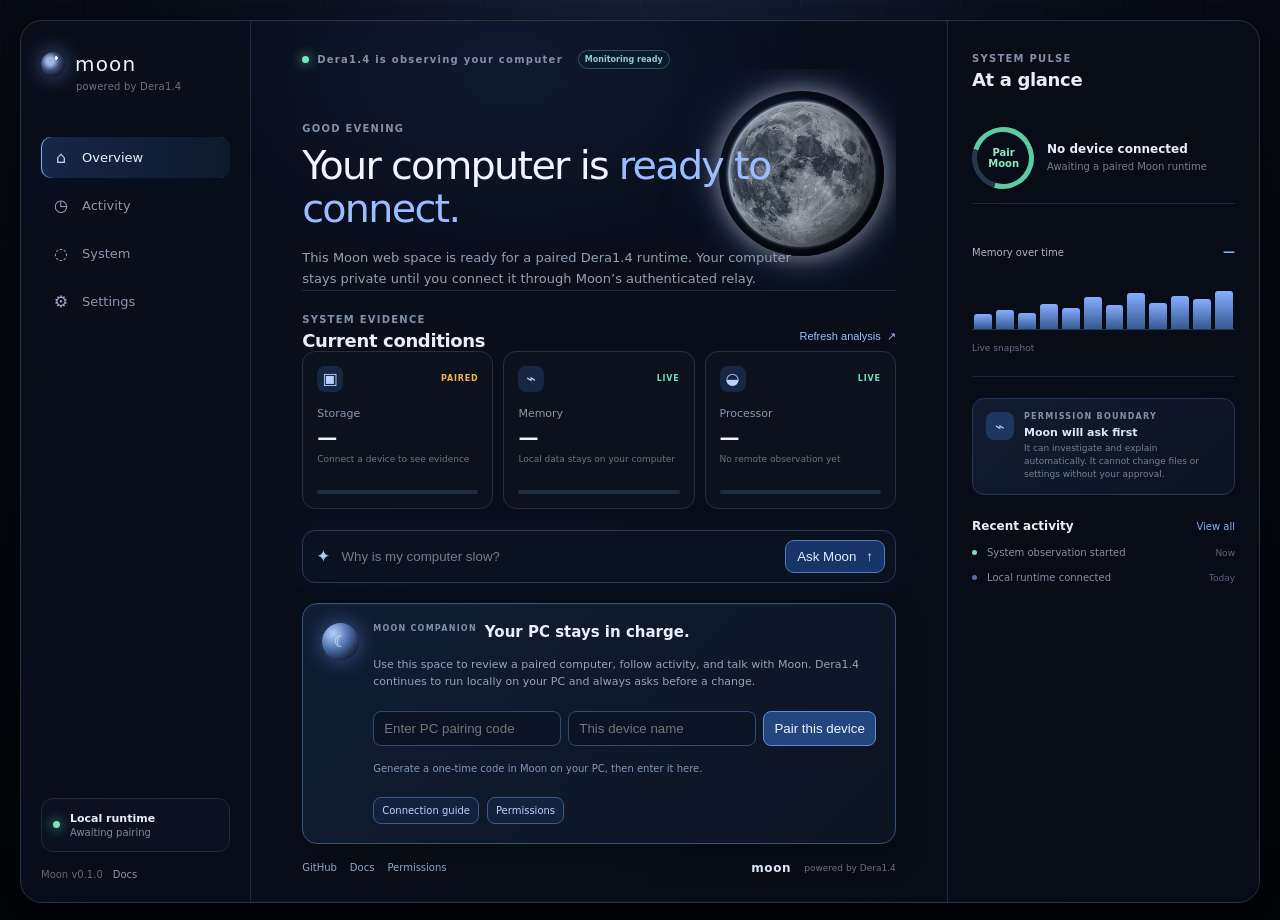
==== commit d43426eb: "Prepare Moon v0.1.0 beta materials" ====
--- a/frontend/index.html
+++ b/frontend/index.html
@@ -21,7 +21,7 @@
           <span class="live-dot"></span>
           <div><b>Local runtime</b><small id="runtime-status">Connecting…</small></div>
         </section>
-        <footer><span>Moon v0.1</span><a href="#docs">Docs</a></footer>
+        <footer><span>Moon v0.1.0</span><a href="#docs">Docs</a></footer>
       </aside>
 
       <section class="workspace" id="overview">
@@ -132,6 +132,7 @@
       const byId = (id) => document.getElementById(id);
       const webConfig = window.MOON_WEB_CONFIG || { mode: 'local' };
       const pairedWebShell = webConfig.mode === 'paired-web' && !window.moonClient.baseUrl;
+      let pairedBrowserSession = sessionStorage.getItem('moon_browser_session');
       document.documentElement.classList.toggle('paired-web-shell', pairedWebShell);
       const setText = (id, value) => byId(id).textContent = value;
       const pct = (value) => Number.isFinite(Number(value)) ? `${Math.round(Number(value))}%` : '—';
@@ -149,6 +150,7 @@
           const response = await window.moonClient.nativeFetch(`${webConfig.relayBaseUrl.replace(/\/$/, '')}/v1/browser-pairing/complete`, {method:'POST',headers:{'Content-Type':'application/json'},body:JSON.stringify({code,client_name:clientName})});
           const result = await response.json();
           if (!response.ok) throw new Error(result.detail || 'Pairing could not be completed.');
+          pairedBrowserSession = result.browser_session;
           sessionStorage.setItem('moon_browser_session', result.browser_session);
           sessionStorage.setItem('moon_paired_device', result.device_id);
           status.textContent = `Paired with ${result.device_id}. This browser can now request read-only evidence from your Moon PC.`;
@@ -175,7 +177,7 @@
         setText('welcome-copy', needsAttention ? 'Moon found a condition worth your attention. Review the evidence, then decide what should happen next.' : 'Moon is quietly observing your system and will explain the details when something needs your attention.');
       }
       async function pairedReadOnly(commandType, payload = {}) {
-        const relay = webConfig.relayBaseUrl?.replace(/\/$/, ''); const session = sessionStorage.getItem('moon_browser_session');
+        const relay = webConfig.relayBaseUrl?.replace(/\/$/, ''); const session = pairedBrowserSession || sessionStorage.getItem('moon_browser_session');
         if (!relay || !session) throw new Error('Pair this browser with Moon on your PC before requesting live evidence.');
         const headers = {'Content-Type':'application/json','Authorization':`Bearer ${session}`};
         const queued = await window.moonClient.nativeFetch(`${relay}/v1/browser/commands`, {method:'POST',headers,body:JSON.stringify({command_type:commandType,payload})});
@@ -188,17 +190,42 @@
         }
         throw new Error('Moon is waiting for the paired PC to check in. Keep Dera1.4 running and try again.');
       }
+      async function pairedLatestSnapshot() {
+        const relay = webConfig.relayBaseUrl?.replace(/\/$/, '');
+        const session = pairedBrowserSession || sessionStorage.getItem('moon_browser_session');
+        if (!relay || !session) throw new Error('Pair this browser with Moon on your PC before requesting live evidence.');
+        const response = await window.moonClient.nativeFetch(`${relay}/v1/browser/status`, {headers:{Authorization:`Bearer ${session}`}});
+        const result = await response.json();
+        if (!response.ok) throw new Error(result.detail || 'Moon could not retrieve the latest system snapshot.');
+        if (!result.snapshot) throw new Error('The paired PC has not published a system snapshot yet.');
+        return result.snapshot;
+      }
+
+      function isSnapshotQuestion(request) {
+        const text = request.toLowerCase();
+        const asksForInvestigation = /(why|slow|sluggish|lag|crash|startup|boot|download|large file|folder|process|application)/.test(text);
+        return !asksForInvestigation && /(status|system|computer|cpu|processor|memory|ram|storage|disk|space|network|battery|uptime|how.*pc|how.*computer)/.test(text);
+      }
+
       async function refreshStatus() {
         if (pairedWebShell) {
-          const session = sessionStorage.getItem('moon_browser_session');
+          const session = pairedBrowserSession || sessionStorage.getItem('moon_browser_session');
           if (session && webConfig.relayBaseUrl && !remoteStatusLoading) {
             remoteStatusLoading = true; setText('runtime-status', 'Requesting evidence');
             try {
-              const result = await pairedReadOnly('system_status');
-              if (!result.snapshot) throw new Error('The paired PC returned no system snapshot.');
-              renderSnapshot(result.snapshot); setText('runtime-status', 'Paired and connected'); document.documentElement.classList.add('paired-device-connected');
+              const snapshot = await pairedLatestSnapshot();
+              renderSnapshot(snapshot); setText('runtime-status', 'Paired and connected'); document.documentElement.classList.add('paired-device-connected');
               return;
-            } catch (error) { setText('runtime-status', 'Paired PC unavailable'); setText('health-detail', error.message); }
+            } catch (error) {
+              const message = error?.message || 'Moon could not retrieve live evidence from the paired PC.';
+              setText('runtime-status', 'Paired PC unavailable');
+              setText('health-detail', message);
+              setText('system-state', 'temporarily unavailable.');
+              setText('welcome-copy', 'Moon is paired with your PC, but it could not retrieve a live snapshot. ' + message);
+              setText('storage-detail', 'Live request did not complete');
+              setText('memory-detail', 'Live request did not complete');
+              setText('cpu-detail', 'Live request did not complete');
+            }
             finally { remoteStatusLoading = false; }
             return;
           }
@@ -246,7 +273,7 @@
         if (result.explanation) { const explanation = result.explanation; const evidence = explanation.evidence || findings; return { text: explanation.interpretation || 'Moon prepared an evidence-backed explanation.', findings: evidence, details: detailsFor(evidence), next: `${explanation.next_step || 'Ask Moon for more detail about any finding.'} Moon needs your explicit permission before it can carry out any change.` }; }
         if (result.data && result.findings) { return { text: 'Moon inspected startup applications using a read-only local check.', findings: result.findings, details: detailsFor(result.findings), next: 'Review startup entries before changing anything. Moon can prepare a review-only proposal, but it needs your explicit permission before it can carry out any change.' }; }
         if (task.result?.summary) return { text: task.result.summary, findings, details: detailsFor(findings), next: `${task.result.recommended_next_step || 'No change is recommended from this snapshot.'} Moon needs your explicit permission before it can carry out any change.` };
-        if (result.snapshot) { const s=result.snapshot, cpu=s.cpu||{}, memory=s.memory||{}, storage=s.storage||{}; return { text:'I captured a current local system snapshot.', findings:[], details:`CPU use is ${number(cpu.usage_percent)}%. Memory use is ${number(memory.usage_percent)}% with ${number(memory.available_gb)} GB available. System storage is ${number(storage.usage_percent)}% used with ${number(storage.free_gb)} GB free.`, next:'Ask Moon to investigate a specific concern, such as slowness or Downloads. Moon will gather more evidence before suggesting any action.' }; }
+        if (result.snapshot) { const s=result.snapshot, cpu=s.cpu||{}, memory=s.memory||{}, storage=s.storage||{}; const origin=result.remote_snapshot ? 'your paired PC' : 'this computer'; return { text:`I read the latest system snapshot from ${origin}.`, findings:[], details:`CPU use is ${number(cpu.usage_percent)}%. Memory use is ${number(memory.usage_percent)}% with ${number(memory.available_gb)} GB available. System storage is ${number(storage.usage_percent)}% used with ${number(storage.free_gb)} GB free.`, next:'Ask Moon to investigate a specific concern, such as slowness or Downloads. Moon will gather more evidence before suggesting any action.' }; }
         if (result.inspection) return { text: 'I inspected Downloads. The evidence is ready for review; I have not moved or removed anything.', findings: [], details:'Moon inspected user-accessible folder sizes only. It did not open, delete, move, or change any files.', next:'Review the discovered folders. If you want to free space, Moon can prepare a move proposal for your review and permission.' };
         if (result.proposals) return { text: `I prepared ${result.proposals.length} move proposal${result.proposals.length === 1 ? '' : 's'} for review. They are not approved and cannot execute from this screen.`, findings: [], details:'Each proposal is a suggested move only. Moon has not changed any files.', next:'Choose whether you want to review a proposal. Moon needs your explicit approval and a destination before a move can be considered.' };
         return { text: result.message || 'I completed the allowed read-only check.', findings: [], details:'Moon did not perform an action outside its current safe task allow-list.', next:'Ask for a supported read-only investigation, or ask Moon to explain what it can do.' };
@@ -257,7 +284,11 @@
         proposals.slice(0, 3).forEach((proposal) => { const card = document.createElement('article'); card.className = 'proposal-card'; const title = document.createElement('b'); title.textContent = proposal.path ? `Move ${proposal.path.split('\\').pop()}` : 'Move proposal'; const detail = document.createElement('small'); const size = Number(proposal.reclaimable_gb); detail.textContent = `Estimated effect: ${Number.isFinite(size) ? size.toFixed(2) + ' GB' : 'size unavailable'}. No files have been moved.`; const button = document.createElement('button'); button.type = 'button'; button.textContent = 'Review permission'; button.addEventListener('click', () => openProposal(proposal)); card.append(title, detail, button); container.append(card); }); byId('chat-thread').append(container); }
       function openChat() { const chat = byId('chat-modal'); chat.classList.remove('minimized'); if (!chat.open) chat.showModal(); byId('chat-question').focus(); }
       async function pairedQuestion(request) {
-        const relay = webConfig.relayBaseUrl?.replace(/\/$/, ''); const session = sessionStorage.getItem('moon_browser_session');
+        if (isSnapshotQuestion(request)) {
+          const snapshot = latestStatus || await pairedLatestSnapshot();
+          return {result:{snapshot, remote_snapshot:true}};
+        }
+        const relay = webConfig.relayBaseUrl?.replace(/\/$/, ''); const session = pairedBrowserSession || sessionStorage.getItem('moon_browser_session');
         if (!relay || !session) throw new Error('Pair this browser with Moon on your PC before starting a conversation.');
         const headers = {'Content-Type':'application/json','Authorization':`Bearer ${session}`};
         const queued = await window.moonClient.nativeFetch(`${relay}/v1/browser/questions`, {method:'POST',headers,body:JSON.stringify({request})});
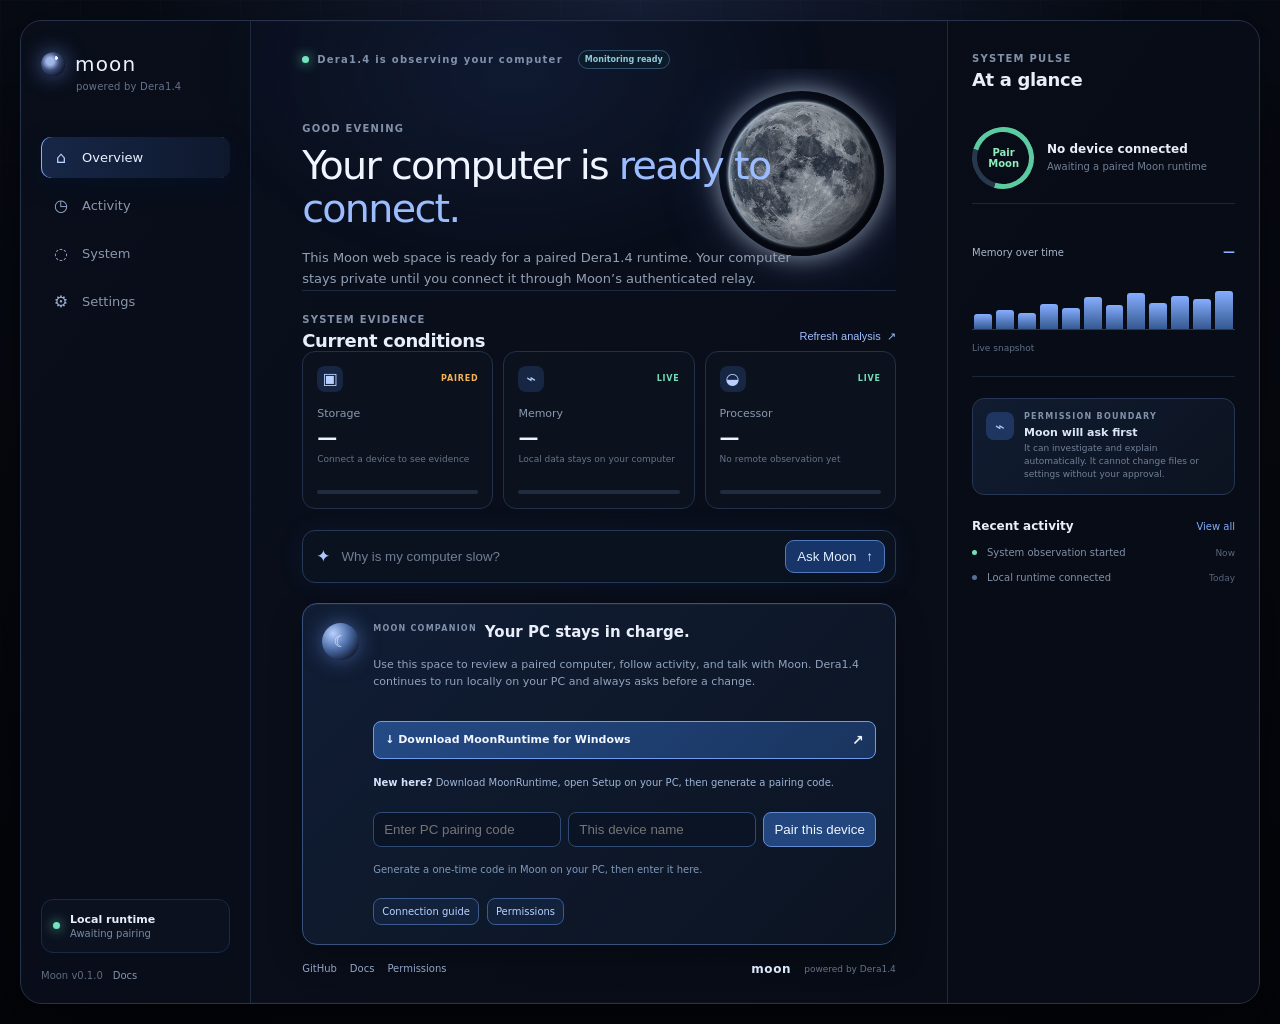
==== commit 0cfe274e: "Add MoonRuntime download path" ====
--- a/frontend/index.html
+++ b/frontend/index.html
@@ -48,7 +48,7 @@
         <section class="ask-moon" id="ask-moon"><span class="ask-icon">✦</span><label for="moon-question">Ask Moon anything about your computer</label><input id="moon-question" placeholder="Why is my computer slow?" /><button id="ask-button">Ask Moon <span>↑</span></button></section>
         <section class="mobile-companion" aria-label="Moon mobile companion">
           <span class="mobile-companion-orb">☾</span>
-          <div><p class="kicker">MOON COMPANION</p><h2>Your PC stays in charge.</h2><p>Use this space to review a paired computer, follow activity, and talk with Moon. Dera1.4 continues to run locally on your PC and always asks before a change.</p><form class="web-pairing-form" id="web-pairing-form"><input id="web-pairing-code" autocomplete="one-time-code" placeholder="Enter PC pairing code" /><input id="web-client-name" maxlength="80" placeholder="This device name" /><button type="submit">Pair this device</button></form><p class="web-pairing-status" id="web-pairing-status">Generate a one-time code in Moon on your PC, then enter it here.</p><div><a href="#docs">Connection guide</a><a href="#permissions">Permissions</a></div></div>
+          <div><p class="kicker">MOON COMPANION</p><h2>Your PC stays in charge.</h2><p>Use this space to review a paired computer, follow activity, and talk with Moon. Dera1.4 continues to run locally on your PC and always asks before a change.</p><a class="runtime-download" href="https://github.com/FushiguroZenin/Moon-ADT/releases/latest" target="_blank" rel="noreferrer">↓ Download MoonRuntime for Windows <span>↗</span></a><p class="runtime-steps"><b>New here?</b> Download MoonRuntime, open Setup on your PC, then generate a pairing code.</p><form class="web-pairing-form" id="web-pairing-form"><input id="web-pairing-code" autocomplete="one-time-code" placeholder="Enter PC pairing code" /><input id="web-client-name" maxlength="80" placeholder="This device name" /><button type="submit">Pair this device</button></form><p class="web-pairing-status" id="web-pairing-status">Generate a one-time code in Moon on your PC, then enter it here.</p><div><a href="#docs">Connection guide</a><a href="#permissions">Permissions</a></div></div>
         </section>
         <footer class="app-footer"><a href="https://github.com/FushiguroZenin" target="_blank" rel="noreferrer">GitHub</a><a href="#docs">Docs</a><a href="#permissions">Permissions</a><span></span><b>moon</b><small>powered by Dera1.4</small></footer>
       </section>
@@ -80,7 +80,7 @@
 
       <section class="public-page" id="docs-page" aria-label="Moon documentation">
         <header class="public-hero"><p class="kicker">MOON DOCUMENTATION</p><h1>A local agent that explains before it acts.</h1><p>Moon combines Dera1.4’s deterministic computer tools with a local language model. It observes, investigates, proposes, asks, and verifies.</p><button class="back-overview public-back">← Back to Moon</button></header>
-        <div class="public-grid"><article><h2>Get connected</h2><p>Start Moon’s local runtime, then open the Moon address in your browser. The dashboard talks to Dera1.4 on the same computer.</p><code>python run_api.py</code></article><article><h2>Install locally</h2><p>Moon installs as a local Windows runtime. Diagnostics work immediately; local AI is an optional setup choice.</p></article><article><h2>Local AI with Ollama</h2><p>Choose <b>Enable local AI</b> during setup for more natural conversation and clearer evidence explanations. Moon detects Ollama, guides the installation, and then downloads its recommended private model only after you confirm.</p><p>The model remains on the PC. It needs several GB of disk space and uses additional RAM while active, so diagnostics-only mode is a good lighter option.</p></article><article><h2>What Moon can do</h2><ul><li>Read system status and investigate performance</li><li>Inspect Downloads and large folders</li><li>Review startup applications and crash evidence</li><li>Monitor meaningful local changes</li><li>Give safe manual guidance for sensitive tasks</li></ul></article><article><h2>Using Moon</h2><ol><li>Ask a plain-language question.</li><li>Review the evidence behind its answer.</li><li>Follow a recommendation or ask a follow-up.</li><li>For sensitive work, follow Moon’s recommended manual steps.</li></ol></article><article><h2>Local connection guide</h2><p>The current Moon interface is local. Future web access will pair with the local runtime through an outbound relay, so a computer is never directly exposed to the public internet.</p></article><article><h2>Known limits</h2><p>Moon only supports its listed safe investigations. Results reflect the available local evidence, not a guaranteed root cause. It does not silently repair, delete, replace, or alter files.</p></article></div>
+        <div class="public-grid"><article><h2>Get connected</h2><p>Start Moon’s local runtime, then open the Moon address in your browser. The dashboard talks to Dera1.4 on the same computer.</p><code>python run_api.py</code></article><article class="download-guide"><h2>Install MoonRuntime</h2><p>Moon installs as a local Windows runtime. Diagnostics work immediately; local AI is an optional setup choice.</p><a href="https://github.com/FushiguroZenin/Moon-ADT/releases/latest" target="_blank" rel="noreferrer">Download for Windows ↗</a></article><article><h2>Local AI with Ollama</h2><p>Choose <b>Enable local AI</b> during setup for more natural conversation and clearer evidence explanations. Moon detects Ollama, guides the installation, and then downloads its recommended private model only after you confirm.</p><p>The model remains on the PC. It needs several GB of disk space and uses additional RAM while active, so diagnostics-only mode is a good lighter option.</p></article><article><h2>What Moon can do</h2><ul><li>Read system status and investigate performance</li><li>Inspect Downloads and large folders</li><li>Review startup applications and crash evidence</li><li>Monitor meaningful local changes</li><li>Give safe manual guidance for sensitive tasks</li></ul></article><article><h2>Using Moon</h2><ol><li>Ask a plain-language question.</li><li>Review the evidence behind its answer.</li><li>Follow a recommendation or ask a follow-up.</li><li>For sensitive work, follow Moon’s recommended manual steps.</li></ol></article><article><h2>Local connection guide</h2><p>The current Moon interface is local. Future web access will pair with the local runtime through an outbound relay, so a computer is never directly exposed to the public internet.</p></article><article><h2>Known limits</h2><p>Moon only supports its listed safe investigations. Results reflect the available local evidence, not a guaranteed root cause. It does not silently repair, delete, replace, or alter files.</p></article></div>
       </section>
 
       <section class="public-page" id="permissions-page" aria-label="Moon permissions">
--- a/frontend/dashboard.css
+++ b/frontend/dashboard.css
@@ -140,3 +140,4 @@
   .web-pairing-form { grid-template-columns:1fr; }
   .web-pairing-form input,.web-pairing-form button { min-height:41px; font-size:16px; }
 }
+.runtime-download{display:flex!important;justify-content:space-between;align-items:center;width:100%;margin:10px 0 8px;padding:10px 11px!important;border-color:#6f9cf0!important;background:linear-gradient(135deg,#244a85,#19345e)!important;color:#f2f6ff!important;font-size:11px!important;font-weight:700}.runtime-download span{font-size:14px}.runtime-steps{margin:0 0 13px!important;font-size:10px!important;color:#9eb5d5!important}.runtime-steps b{color:#d3e1fb}.public-grid .download-guide{border-color:#547dbb;background:#0f1d33}.public-grid .download-guide a{display:inline-flex;margin-top:10px;color:#bdd5ff;font-weight:700}@media(max-width:680px){.runtime-download{min-height:43px;font-size:13px!important}.runtime-steps{font-size:11px!important}}
